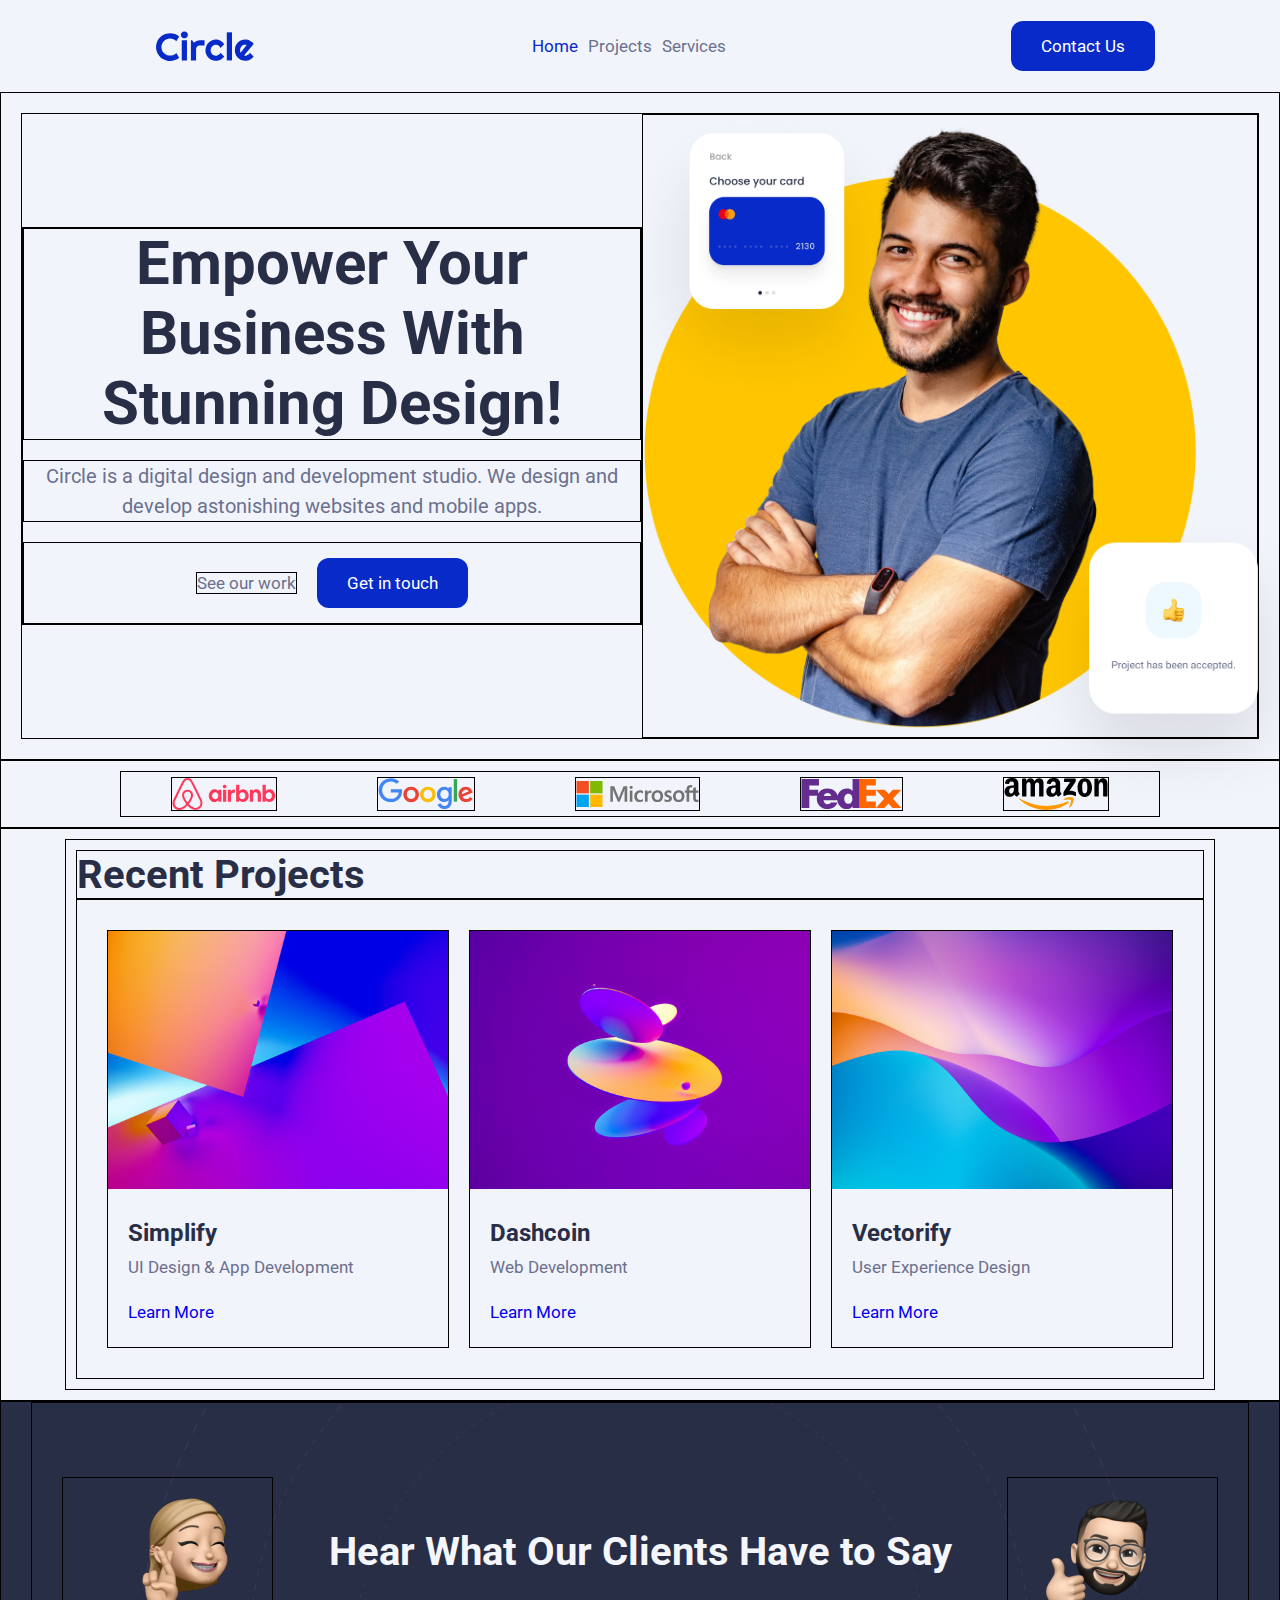
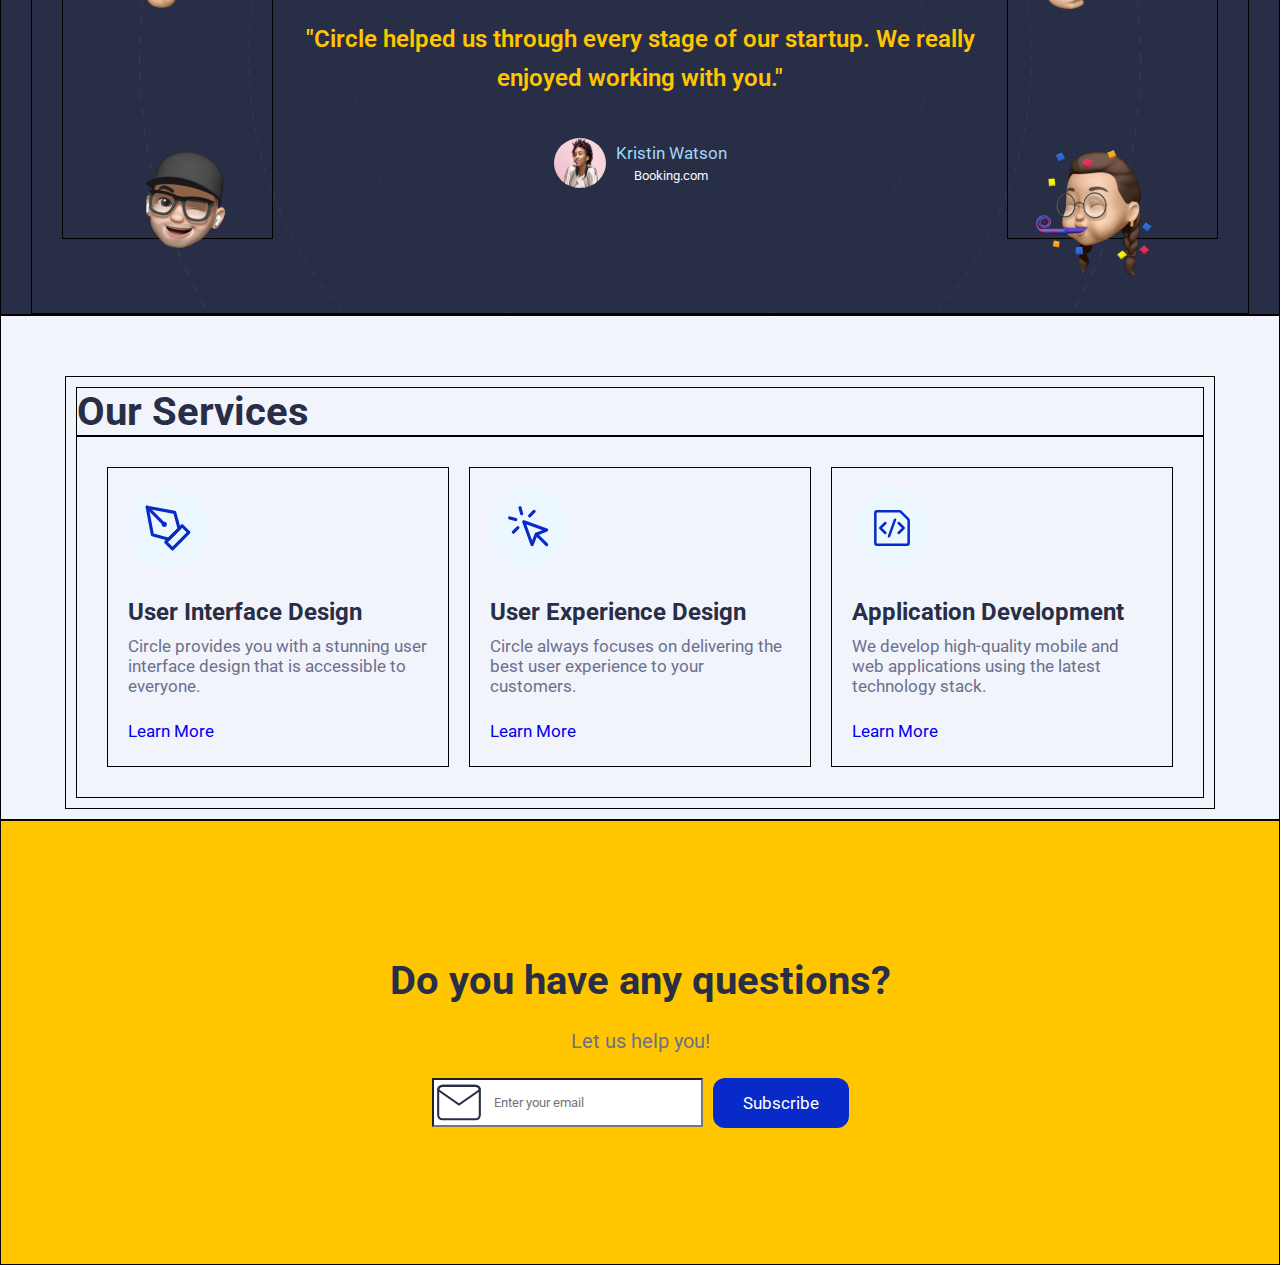
==== files/index.html @ 5e239a91 "newsletter done" ====
<!DOCTYPE html>
<html lang="en">
  <head>
    <meta charset="UTF-8" />
    <meta http-equiv="X-UA-Compatible" content="IE=edge" />
    <meta name="viewport" content="width=device-width, initial-scale=1.0" />
    <link rel="stylesheet" href="./style.css" />
    <title>Circle Agency</title>
  </head>
  <body>
    <header class="navSection">
      <div class="navContainerFlex">
        <img
          class="navBarLogo"
          src="../project-assets/logos/circle.svg"
          alt="Circle agency logo"
        />
        <nav class="navBar">
          <a id="nav1" href="home.html">Home</a>
          <a id="nav2" href="projects.html">Projects</a>
          <a id="nav3" href="services.html">Services</a>
        </nav>
      </div>
      <div class="navButtonFlex">
        <button class="navButton contactButton" href="contact.html">
          Contact Us
        </button>
      </div>
    </header>
    <section class="heroContent">
      <main class="heroContentFlex">
        <article class="heroContentLeft">
          <h1>Empower Your Business With Stunning Design!</h1>
          <p id="heroContentLeftText">
            Circle is a digital design and development studio. We design and
            develop astonishing websites and mobile apps.
          </p>
          <div class="heroContentBottomLeftText">
            <div id="workTextLink">
              <a href="work.html">See our work</a>
            </div>
            <div id="getInTouchBotton">
              <button>Get in touch</button>
            </div>
          </div>
        </article>
        <article class="heroContentRight">
          <img
            id="heroImg1"
            src="../project-assets/hero-section/hero-image.png"
            alt="Friendly guy smiling"
          />
          <img
            id="heroImg2"
            src="../project-assets/hero-section/card-1.png"
            alt="Credit card img"
          />
          <img
            id="heroImg3"
            src="../project-assets/hero-section/card-2.png"
            alt=""
          />
        </article>
      </main>
    </section>
    <section class="clientLogosSection">
      <article class="clientLogosFlex">
        <img
          id="clientImg1"
          src="../project-assets/logos/airbnb-logo.svg"
          alt="Airbnb logo"
        />
        <img
          id="clientImg2"
          src="../project-assets/logos/google-logo.svg"
          alt="Google logo"
        />
        <img
          id="clientImg3"
          src="../project-assets/logos/microsoft-logo.svg"
          alt="Microsoft logo"
        />
        <img
          id="clientImg4"
          src="../project-assets/logos/fedex-logo.svg"
          alt="FedEx logo"
        />
        <img
          id="clientImg5"
          src="../project-assets/logos/amazon-logo.svg"
          alt="Amazon logo"
        />
      </article>
    </section>
    <section class="projectsSection">
      <article class="projectsSectionFlex">
        <h2>Recent Projects</h2>
        <div class="projectCardsContainer">
          <div class="projectCard">
            <img
              id="projectImg1"
              src="../project-assets/projects-section/1.jpg"
              alt="Simplify project image"
            />
            <div class="projectCardTexts">
              <h3>Simplify</h3>
              <p>UI Design & App Development</p>
              <a href="#">Learn More</a>
            </div>
          </div>
          <div class="projectCard">
            <img
              id="projectImg2"
              src="../project-assets/projects-section/2.jpg"
              alt="Dashcoin project image"
            />
            <div class="projectCardTexts">
              <h3>Dashcoin</h3>
              <p>Web Development</p>
              <a href="#">Learn More</a>
            </div>
          </div>
          <div class="projectCard">
            <img
              id="projectImg3"
              src="../project-assets/projects-section/5.jpg"
              alt="Vectorify project image"
            />
            <div class="projectCardTexts">
              <h3>Vectorify</h3>
              <p>User Experience Design</p>
              <a href="#">Learn More</a>
            </div>
          </div>
        </div>
      </article>
    </section>
    <section class="clientReviewSection">
      <article class="clientReviewContainerFlex">
        <div class="memojiContainerLeft">
          <img
            id="memoji1"
            src="../project-assets/testimonial-section/memoji-1.png"
            alt="memoji1"
          />
          <img
            id="memoji2"
            src="../project-assets/testimonial-section/memoji-2.png"
            alt="memoji2"
          />
        </div>
        <div class="memojiContainerCenter">
          <h2>Hear What Our Clients Have to Say</h2>
          <p>
            "Circle helped us through every stage of our startup. We really
            enjoyed working with you."
          </p>
          <div class="clientInfoBox">
            <img
              id="clientPhoto"
              src="../project-assets/testimonial-section/profile.png"
              alt="Client Photo"
            />
            <div class="clientInfoText">
              <p id="clientName">Kristin Watson</p>
              <p id="clientWeb">Booking.com</p>
            </div>
          </div>
        </div>
        <div class="memojiContainerRight">
          <img
            id="memoji3"
            src="../project-assets/testimonial-section/memoji-3.png"
            alt="memoji3"
          />
          <img
            id="memoji4"
            src="../project-assets/testimonial-section/memoji-4.png"
            alt="memoji4"
          />
        </div>
      </article>
    </section>
    <section class="servicesSection">
      <article class="servicesSectionFlex">
        <h2>Our Services</h2>
        <div class="serviceCardsContainer">
          <div class="serviceCard">
            <div id="serviceImgContainer">
              <img
                id="serviceImg1"
                src="../project-assets/services-section/icons/1.svg"
                alt="UX Design image"
              />
            </div>
            <div class="serviceCardTexts">
              <h3>User Interface Design</h3>
              <p>
                Circle provides you with a stunning user interface design that
                is accessible to everyone.
              </p>
              <a href="#">Learn More</a>
            </div>
          </div>
          <div class="serviceCard">
            <div id="serviceImgContainer">
              <img
                id="serviceImg2"
                src="../project-assets/services-section/icons/2.svg"
                alt="Dashcoin project image"
              />
            </div>
            <div class="serviceCardTexts">
              <h3>User Experience Design</h3>
              <p>
                Circle always focuses on delivering the best user experience to
                your customers.
              </p>
              <a href="#">Learn More</a>
            </div>
          </div>
          <div class="serviceCard">
            <div id="serviceImgContainer">
              <img
                id="projectImg3"
                src="../project-assets/services-section/icons/3.svg"
                alt="Vectorify project image"
              />
            </div>
            <div class="serviceCardTexts">
              <h3>Application Development</h3>
              <p>
                We develop high-quality mobile and web applications using the
                latest technology stack.
              </p>
              <a href="#">Learn More</a>
            </div>
          </div>
        </div>
      </article>
    </section>
    <section class="contactSection">
      <article class="contactContainerFlex">
        <h2>Do you have any questions?</h2>
        <p>Let us help you!</p>
        <div class="inputWithButton">
          <form class="contactFormContainer">
            <input id="emailInput" type="email" placeholder="Enter your email" />
          </form>
          <button class="contactButton">Subscribe</button>
        </div>
      </article>
    </section>
    <script src="./index.js"></script>
  </body>
</html>
---- files/style.css ----
/* ALL */
@import url("https://fonts.googleapis.com/css2?family=Roboto:wght@400;700&display=swap");

* {
  margin: 0;
  padding: 0;
  font-family: "Roboto", sans-serif;
}

.navSection {
  display: flex;
  flex-direction: column;
  background-color: #f2f4fc;
  /* border: 1px solid black; */
}

.navContainerFlex {
  /* border: 1px solid black; */
  display: flex;
  align-items: center;
  justify-content: space-between;
  padding: 30px;
}

.navBarLogo {
  /*  border: 1px solid black; */
  width: 200px;
  display: flex;
  flex-shrink: 1;
}

.navBar {
  display: flex;
  justify-content: space-evenly;
}
#nav1,
#nav2,
#nav3 {
  /* border: 1px solid black; */
  text-decoration: none;
  color: #6b708d;
  font-size: 17px;
  margin-left: 5px;
  margin-right: 5px;
}

#nav1 {
  color: #072ac8;
}

.contactButton {
  background-color: #072ac8;
  color: white;
  max-height: 80px;
  width: auto;
  padding-top: 15px;
  padding-bottom: 15px;
  padding-left: 30px;
  padding-right: 30px;
  border: none;
  border-radius: 12px;
  font-size: 17px;
}

.navButtonFlex {
  display: flex;
  justify-content: center;
}
.navButton {
  align-items: center;
  justify-content: center;
}

@media (min-width: 770px) {
  .navSection {
    flex-direction: row;
    justify-content: space-around;
    align-items: center;
  }

  .navContainerFlex {
    width: 70%;
  }

  .navBar {
    justify-content: space-evenly;
  }

  .navBarLogo {
    flex-shrink: 0.5;
  }
}

@media (min-width: 1100px) {
  .navBar {
    justify-content: space-between;
  }
  .navContainerFlex {
    max-width: 45%;
  }
  .navBarLogo {
    max-width: 100px;
  }
}

/* HERO SECTION */
/*  HERO SECTION LEFT */

.heroContent {
  display: flex;
  flex-direction: column;
  justify-content: center;
  align-content: center;
  padding: 20px;
  border: 1px solid black;
  background-color: #f2f4fc;
}

.heroContentFlex {
  border: 1px solid black;
  display: flex;
  flex-direction: column;
  align-items: center;
  align-self: center;
  justify-content: space-between;
}

.heroContentLeft {
  border: 1px solid black;
  display: flex;
  flex-direction: column;
  justify-content: space-evenly;
  text-align: center;
}

.heroContentLeft h1 {
  font-size: 60px;
  line-height: 70px;
  color: #292e47;
  border: 1px solid black;
}

#heroContentLeftText {
  border: 1px solid black;
  line-height: 30px;
  text-align: center;
  font-size: 20px;
  margin-top: 20px;
  margin-bottom: 20px;
  color: #6b708d;
}

.heroContentBottomLeftText {
  display: flex;
  flex-direction: column;
  border: 1px solid black;
  padding: 5px;
}

#workTextLink {
  margin: 10px;
}
#getInTouchBotton {
  margin: 10px;
}

#getInTouchBotton button {
  background-color: #072ac8;
  color: white;
  max-height: 80px;
  width: auto;
  padding-top: 15px;
  padding-bottom: 15px;
  padding-left: 30px;
  padding-right: 30px;
  border: none;
  border-radius: 12px;
  font-size: 17px;
}

#workTextLink a {
  border: 1px solid black;
  text-decoration: none;
  color: #6b708d;
  font-size: 17px;
}

@media (min-width: 770px) {
  .heroContentBottomLeftText {
    display: flex;
    flex-direction: row;
    justify-content: center;
    align-items: center;
  }
  .heroContentLeft {
    justify-items: center;
  }
}

/*  HERO SECTION RIGHT */

.heroContentRight {
  border: 1px solid black;
  position: relative;
}

#heroImg1 {
  max-width: 100%;
  position: relative;
  justify-content: center;
}

#heroImg2 {
  max-width: 50%;
  position: absolute;
  top: -20px;
  left: -30px;
}

#heroImg3 {
  max-width: 50%;
  position: absolute;
  bottom: -80px;
  right: -70px;
}

@media (min-width: 770px) {
  .heroContentFlex {
    flex-direction: row;
    align-items: center;
    justify-content: center;
  }

  .heroContentLeft {
    max-width: 50%;
  }
  /* .heroContentRight {
    max-width: 40%;
  } */

  #heroImg1 {
    max-width: 90%;
  }
}

@media (max-width: 770px) {
  #heroImg2,
  #heroImg3 {
    display: none;
  }
}

/* CLIENT LOGOS */

.clientLogosSection {
  border: 1px solid black;
  display: flex;
  justify-content: center;
  padding: 10px;
  background-color: #f2f4fc;
}

.clientLogosFlex {
  border: 1px solid black;
  display: flex;
  justify-content: space-between;
  flex-wrap: wrap;
  max-width: 90%;
}

#clientImg1,
#clientImg2,
#clientImg3,
#clientImg4,
#clientImg5 {
  border: 1px solid black;
  margin: 5px 50px 5px 50px;
}

@media (max-width: 1175px) {
  #clientImg5 {
    display: none;
  }
}

/* PROJECTS SECTION */

.projectsSection {
  border: 1px solid black;
  display: flex;
  justify-content: center;
  padding: 10px;
  background-color: #f2f4fc;
}
.projectsSection h2 {
  border: 1px solid black;
  font-size: 40px;
  color: #292e47;
}
.projectsSectionFlex {
  border: 1px solid black;
  padding: 10px;
  display: flex;
  flex-direction: column;
}

.projectCardsContainer {
  border: 1px solid black;
  display: flex;
  flex-direction: row;
  align-items: flex-start;
  padding: 20px;
}

.projectCard {
  border: 1px solid black;
  max-width: 340px;
  display: flex;
  flex-direction: column;
  justify-content: space-around;
  margin: 10px;
}

#projectImg1 {
  max-width: 100%;
}

#projectImg2 {
  max-width: 100%;
}
#projectImg3 {
  max-width: 100%;
}

.projectCardTexts {
  padding: 20px;
  display: flex;
  flex-direction: column;
  justify-content: space-between;
}

.projectCardTexts,
h3 {
  font-size: 24px;
  color: #292e47;
}
.projectCardTexts,
p {
  font-size: 17px;
  color: #6b708d;
}
.projectCardTexts,
h3,
p {
  margin-top: 5px;
  margin-bottom: 5px;
}

.projectCardTexts a {
  text-decoration: none;
  font-size: 17px;
  padding-top: 20px;
}

@media (max-width: 770px) {
  .projectCardsContainer {
    flex-direction: column;
    align-items: flex-start;
  }
  .projectsSection h2 {
    text-align: center;
  }
}

/* CLIENT REVIEWS */

.clientReviewSection {
  border: 1px solid black;
  display: flex;
  justify-content: center;
  padding: 0px 30px;
  background-color: #292e47;
}

.clientReviewContainerFlex {
  display: flex;
  border: 1px solid black;
  background-image: url(../project-assets/testimonial-section/orbit.png);
  width: 100%;
  height: 450px;
  background-position: center;
  background-repeat: no-repeat;
  background-size: cover;
  align-items: center;
  padding: 30px;
  justify-content: center;
}

.memojiContainerLeft {
  border: 1px solid black;
  display: flex;
  flex-direction: column;
  position: relative;
  height: 80%;
  width: 25%;
}

.memojiContainerCenter {
  display: flex;
  flex-direction: column;
  text-align: center;
  justify-content: space-between;
  padding-left: 20px;
  padding-right: 20px;
  max-width: 70%;
}

.memojiContainerRight {
  display: flex;
  flex-direction: column;
  border: 1px solid black;
  display: flex;
  flex-direction: column;
  position: relative;
  height: 80%;
  width: 25%;
}

.memojiContainerCenter > h2 {
  color: #f4f6fc;
  font-size: 40px;
  line-height: 47px;
  margin-bottom: 40px;
}

.memojiContainerCenter > p {
  color: #ffc600;
  font-size: 24px;
  line-height: 39px;
  margin-bottom: 40px;
  font-weight: 600;
}

.clientInfoBox {
  display: flex;
  align-self: center;
}

#clientName {
  color: #a2d6f9;
  font-size: 17px;
}

#clientWeb {
  color: #f4f6fc;
  font-size: 13px;
}

#clientPhoto {
  border-radius: 50%;
  max-width: 52px;
  margin-right: 10px;
}

#memoji1 {
  position: absolute;
  max-width: 150px;
  left: 20%;
}
#memoji2 {
  position: absolute;
  max-width: 150px;
  top: 70%;
  left: 20%;
}
#memoji3 {
  position: absolute;
  max-width: 150px;
  right: 20%;
}
#memoji4 {
  position: absolute;
  max-width: 150px;
  top: 70%;
  right: 20%;
}

@media (max-width: 1000px) {
  .memojiContainerLeft,
  .memojiContainerRight {
    display: none;
  }
}

/* SERVICES */

.servicesSection {
  border: 1px solid black;
  display: flex;
  justify-content: center;
  padding: 10px;
  background-color: #f2f4fc;
}
.servicesSection h2 {
  border: 1px solid black;
  font-size: 40px;
  color: #292e47;
}
.servicesSectionFlex {
  border: 1px solid black;
  padding: 10px;
  display: flex;
  flex-direction: column;
  margin-top: 50px;
}

.serviceCardsContainer {
  border: 1px solid black;
  display: flex;
  flex-direction: row;
  align-items: flex-start;
  padding: 20px;
}

.serviceCard {
  border: 1px solid black;
  max-width: 340px;
  display: flex;
  flex-direction: column;
  justify-content: space-around;
  margin: 10px;
}

#serviceImgContainer {
  display: flex;
  justify-content: center;
  flex-direction: row;
  background-color: #ecf7ff;
  height: 80px;
  width: 80px;
  border-radius: 50%;
  margin-left: 20px;
  margin-top: 20px;
}
#serviceImg1 {
  display: flex;
  width: 50px;
}

#serviceImg2 {
  max-width: 100%;
  width: 50px;
}
#serviceImg3 {
  max-width: 100%;
  width: 50px;
}

.serviceCardTexts {
  padding: 20px;
  display: flex;
  flex-direction: column;
  justify-content: space-between;
}

.serviceCardTexts,
h3 {
  font-size: 24px;
  color: #292e47;
}
.serviceCardTexts,
p {
  font-size: 17px;
  color: #6b708d;
}
.serviceCardTexts,
h3,
p {
  margin-top: 5px;
  margin-bottom: 5px;
}

.serviceCardTexts a {
  text-decoration: none;
  font-size: 17px;
  padding-top: 20px;
}

@media (max-width: 770px) {
  .serviceCardsContainer {
    flex-direction: column;
    align-items: flex-start;
  }
  .servicesSection h2 {
    text-align: center;
  }
}

/* CONTACT SECTION */

.contactSection {
  border: 1px solid black;
  display: flex;
  justify-content: center;
  padding: 10px;
  background-color: #ffc600;
}

.contactContainerFlex {
  display: flex;
  flex-direction: column;
  gap: 20px;
  align-items: center;
  text-align: center;
  padding: 10%;
}

.contactContainerFlex > h2 {
  color: #292e47;
  font-size: 40px;
  font-weight: 700;
  line-height: 47px;
}

.contactContainerFlex > p {
  color: #6b708d;
  font-size: 20px;
}

.inputWithButton {
  display: flex;
  flex-direction: row;
  align-items: center;
  gap: 10px;
}

#emailInput {
  padding-top: 15px;
  padding-bottom: 15px;
  padding-left: 30px;
  padding-right: 30px;
  background-image: url(../project-assets/newsletter/icon/mail.svg);
  background-position: left;
  background-repeat: no-repeat;
  background-size: 50px;
  padding-left: 60px;
}
/* .contactButton {
  
  } */

  @media (max-width: 770px) {
    .inputWithButton {
        flex-direction: column;
    }
  }
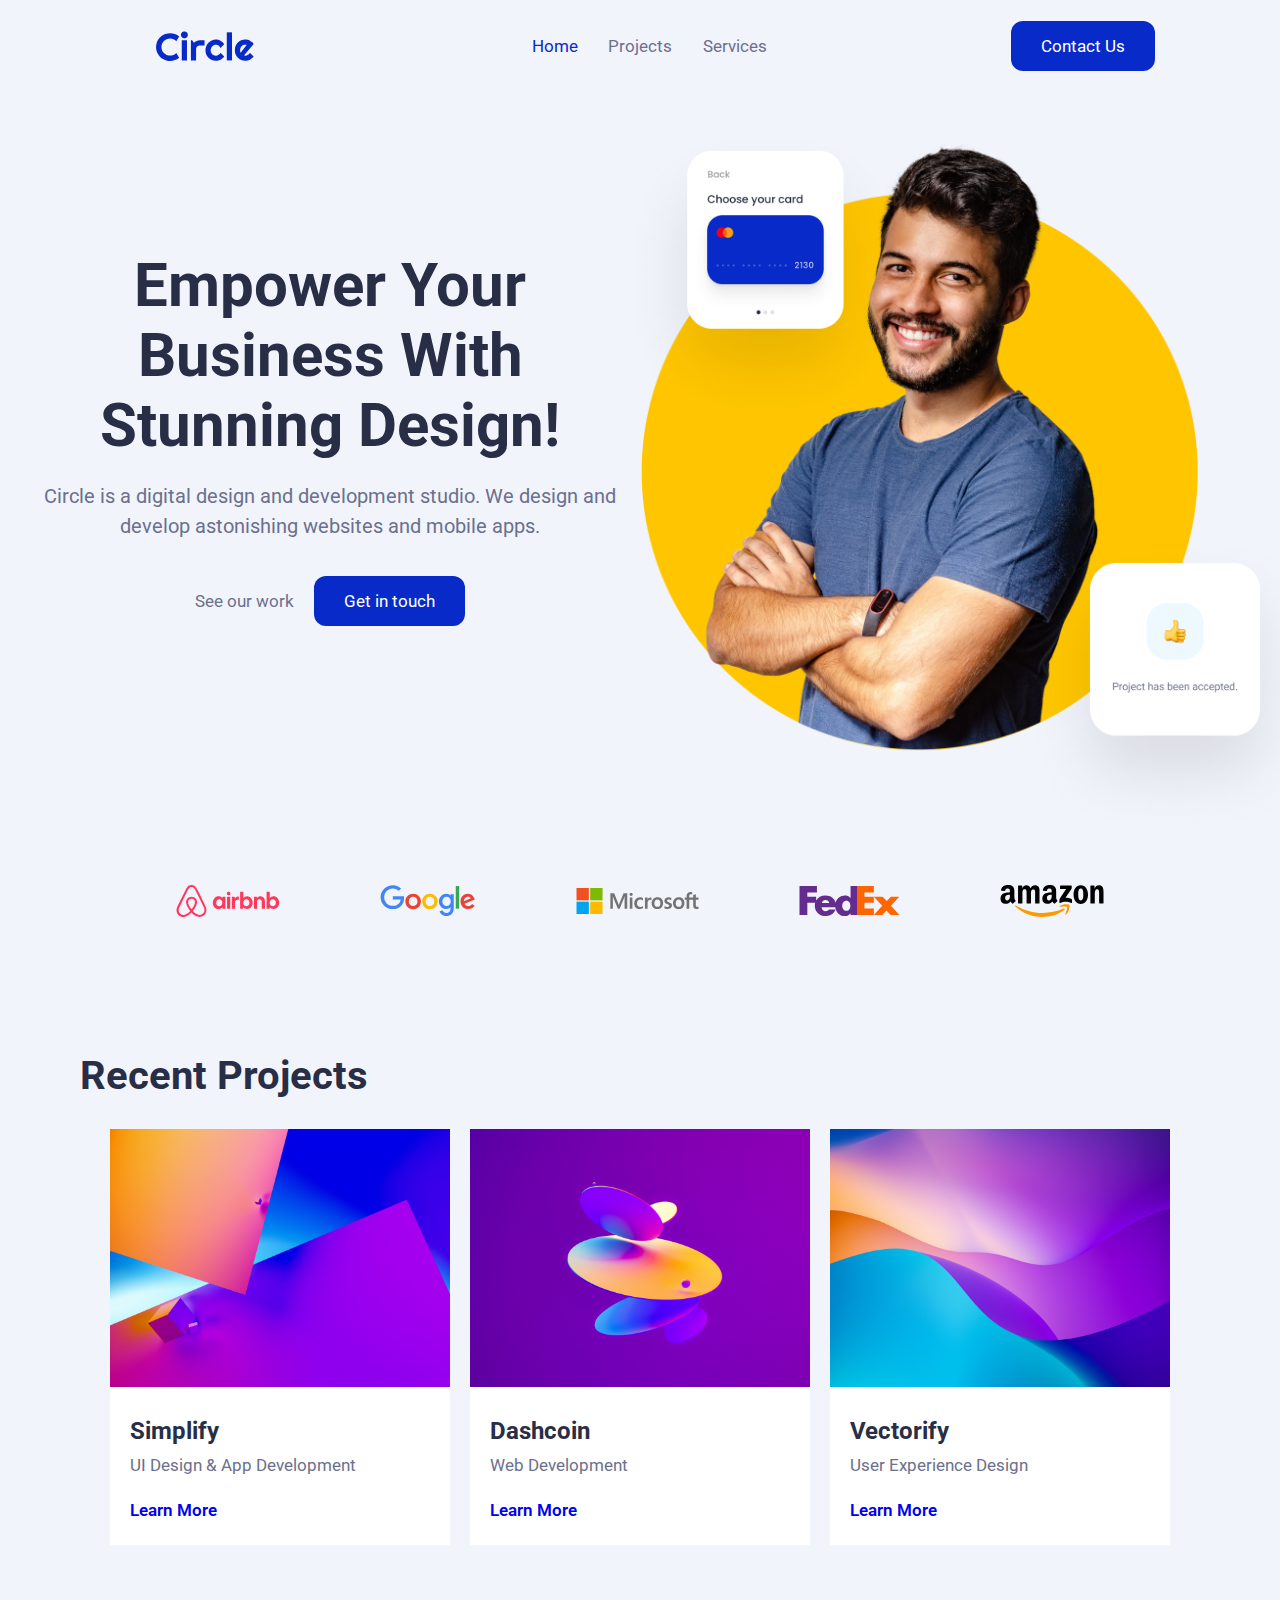
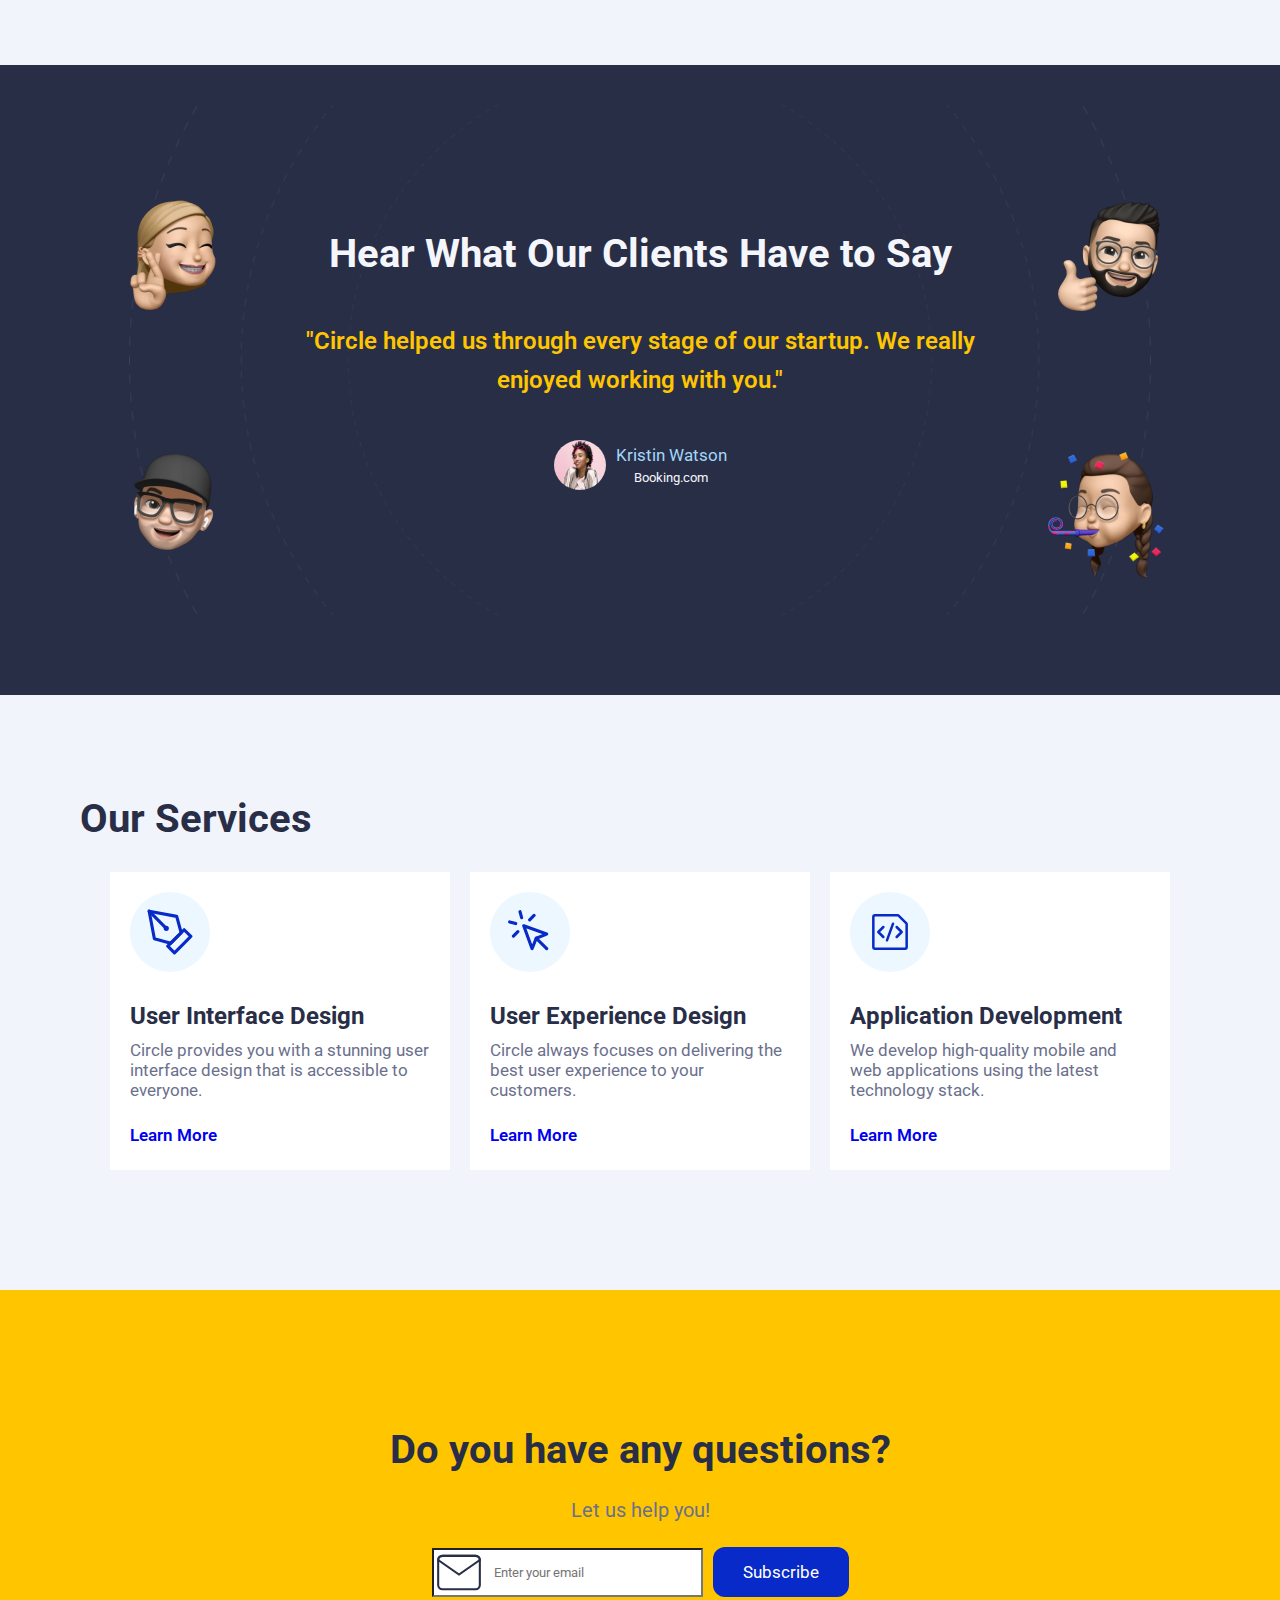
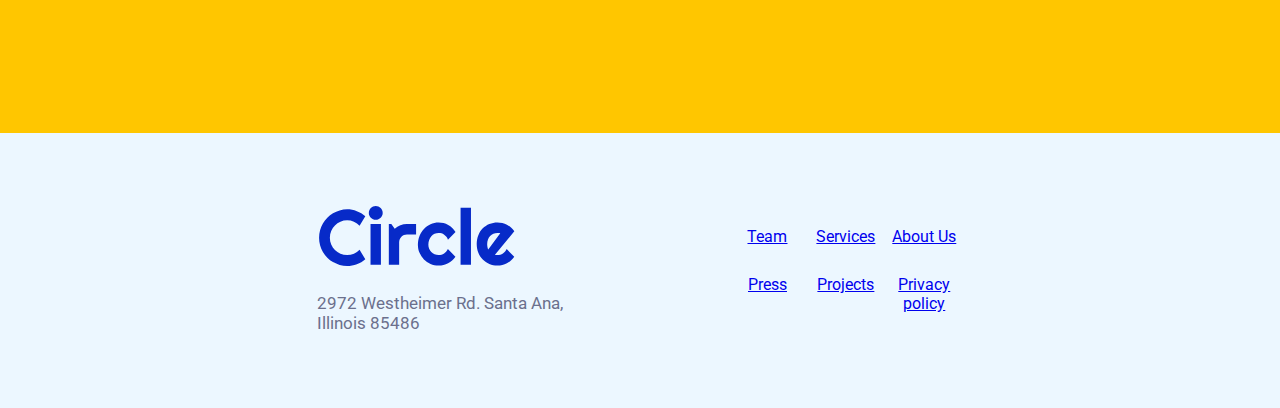
==== commit 7bcc95e1: "Footer done" ====
--- a/files/index.html
+++ b/files/index.html
@@ -245,13 +245,32 @@
         <p>Let us help you!</p>
         <div class="inputWithButton">
           <form class="contactFormContainer">
-            <input id="emailInput" type="email" placeholder="Enter your email" />
+            <input
+              id="emailInput"
+              type="email"
+              placeholder="Enter your email"
+            />
           </form>
           <button class="contactButton">Subscribe</button>
         </div>
       </article>
     </section>
+    <footer class="footerSection">
+      <article class="footerFlex">
+        <aside id="footerContainerLeft">
+          <img id="footerLogo" src="../project-assets/logos/circle.svg" alt="Circle Logo" />
+          <p>2972 Westheimer Rd. Santa Ana, Illinois 85486</p>
+        </aside>
+        <aside id="footerContainerRightGrid">
+          <a href="#">Team</a>
+          <a href="#">Services</a>
+          <a href="#">About Us</a>
+          <a href="#">Press</a>
+          <a href="#">Projects</a>
+          <a href="#">Privacy policy</a>
+        </aside>
+      </article>
+    </footer>
     <script src="./index.js"></script>
   </body>
 </html>
-
--- a/files/style.css
+++ b/files/style.css
@@ -11,11 +11,9 @@
   display: flex;
   flex-direction: column;
   background-color: #f2f4fc;
-  /* border: 1px solid black; */
 }
 
 .navContainerFlex {
-  /* border: 1px solid black; */
   display: flex;
   align-items: center;
   justify-content: space-between;
@@ -23,10 +21,7 @@
 }
 
 .navBarLogo {
-  /*  border: 1px solid black; */
   width: 200px;
-  display: flex;
-  flex-shrink: 1;
 }
 
 .navBar {
@@ -36,7 +31,6 @@
 #nav1,
 #nav2,
 #nav3 {
-  /* border: 1px solid black; */
   text-decoration: none;
   color: #6b708d;
   font-size: 17px;
@@ -84,6 +78,7 @@
 
   .navBar {
     justify-content: space-evenly;
+    gap: 10%;
   }
 
   .navBarLogo {
@@ -111,13 +106,12 @@
   flex-direction: column;
   justify-content: center;
   align-content: center;
-  padding: 20px;
-  border: 1px solid black;
+  padding: 40px 20px 80px 20px;
+
   background-color: #f2f4fc;
 }
 
 .heroContentFlex {
-  border: 1px solid black;
   display: flex;
   flex-direction: column;
   align-items: center;
@@ -126,7 +120,6 @@
 }
 
 .heroContentLeft {
-  border: 1px solid black;
   display: flex;
   flex-direction: column;
   justify-content: space-evenly;
@@ -137,11 +130,9 @@
   font-size: 60px;
   line-height: 70px;
   color: #292e47;
-  border: 1px solid black;
 }
 
 #heroContentLeftText {
-  border: 1px solid black;
   line-height: 30px;
   text-align: center;
   font-size: 20px;
@@ -153,7 +144,7 @@
 .heroContentBottomLeftText {
   display: flex;
   flex-direction: column;
-  border: 1px solid black;
+
   padding: 5px;
 }
 
@@ -179,7 +170,6 @@
 }
 
 #workTextLink a {
-  border: 1px solid black;
   text-decoration: none;
   color: #6b708d;
   font-size: 17px;
@@ -200,7 +190,6 @@
 /*  HERO SECTION RIGHT */
 
 .heroContentRight {
-  border: 1px solid black;
   position: relative;
 }
 
@@ -253,15 +242,13 @@
 /* CLIENT LOGOS */
 
 .clientLogosSection {
-  border: 1px solid black;
-  display: flex;
-  justify-content: center;
-  padding: 10px;
+  display: flex;
+  justify-content: center;
+  padding: 40px 20px 80px 20px;
   background-color: #f2f4fc;
 }
 
 .clientLogosFlex {
-  border: 1px solid black;
   display: flex;
   justify-content: space-between;
   flex-wrap: wrap;
@@ -273,7 +260,6 @@
 #clientImg3,
 #clientImg4,
 #clientImg5 {
-  border: 1px solid black;
   margin: 5px 50px 5px 50px;
 }
 
@@ -286,26 +272,22 @@
 /* PROJECTS SECTION */
 
 .projectsSection {
-  border: 1px solid black;
-  display: flex;
-  justify-content: center;
-  padding: 10px;
+  display: flex;
+  justify-content: center;
+  padding: 40px 20px 80px 20px;
   background-color: #f2f4fc;
 }
 .projectsSection h2 {
-  border: 1px solid black;
   font-size: 40px;
   color: #292e47;
 }
 .projectsSectionFlex {
-  border: 1px solid black;
   padding: 10px;
   display: flex;
   flex-direction: column;
 }
 
 .projectCardsContainer {
-  border: 1px solid black;
   display: flex;
   flex-direction: row;
   align-items: flex-start;
@@ -313,12 +295,12 @@
 }
 
 .projectCard {
-  border: 1px solid black;
   max-width: 340px;
   display: flex;
   flex-direction: column;
   justify-content: space-around;
   margin: 10px;
+  background-color: #ffffff;
 }
 
 #projectImg1 {
@@ -360,6 +342,7 @@
   text-decoration: none;
   font-size: 17px;
   padding-top: 20px;
+  font-weight: 600;
 }
 
 @media (max-width: 770px) {
@@ -375,16 +358,15 @@
 /* CLIENT REVIEWS */
 
 .clientReviewSection {
-  border: 1px solid black;
-  display: flex;
-  justify-content: center;
-  padding: 0px 30px;
+  display: flex;
+  justify-content: center;
+  padding: 40px 20px 80px 20px;
   background-color: #292e47;
 }
 
 .clientReviewContainerFlex {
   display: flex;
-  border: 1px solid black;
+
   background-image: url(../project-assets/testimonial-section/orbit.png);
   width: 100%;
   height: 450px;
@@ -397,7 +379,6 @@
 }
 
 .memojiContainerLeft {
-  border: 1px solid black;
   display: flex;
   flex-direction: column;
   position: relative;
@@ -418,7 +399,7 @@
 .memojiContainerRight {
   display: flex;
   flex-direction: column;
-  border: 1px solid black;
+
   display: flex;
   flex-direction: column;
   position: relative;
@@ -495,19 +476,16 @@
 /* SERVICES */
 
 .servicesSection {
-  border: 1px solid black;
-  display: flex;
-  justify-content: center;
-  padding: 10px;
+  display: flex;
+  justify-content: center;
+  padding: 40px 20px 80px 20px;
   background-color: #f2f4fc;
 }
 .servicesSection h2 {
-  border: 1px solid black;
   font-size: 40px;
   color: #292e47;
 }
 .servicesSectionFlex {
-  border: 1px solid black;
   padding: 10px;
   display: flex;
   flex-direction: column;
@@ -515,7 +493,6 @@
 }
 
 .serviceCardsContainer {
-  border: 1px solid black;
   display: flex;
   flex-direction: row;
   align-items: flex-start;
@@ -523,12 +500,12 @@
 }
 
 .serviceCard {
-  border: 1px solid black;
   max-width: 340px;
   display: flex;
   flex-direction: column;
   justify-content: space-around;
   margin: 10px;
+  background-color: #ffffff;
 }
 
 #serviceImgContainer {
@@ -584,6 +561,7 @@
   text-decoration: none;
   font-size: 17px;
   padding-top: 20px;
+  font-weight: 600;
 }
 
 @media (max-width: 770px) {
@@ -599,7 +577,6 @@
 /* CONTACT SECTION */
 
 .contactSection {
-  border: 1px solid black;
   display: flex;
   justify-content: center;
   padding: 10px;
@@ -649,8 +626,61 @@
   
   } */
 
-  @media (max-width: 770px) {
-    .inputWithButton {
-        flex-direction: column;
-    }
-  }+@media (max-width: 770px) {
+  .inputWithButton {
+    flex-direction: column;
+  }
+}
+
+/* FOOTER */
+
+.footerSection {
+  padding: 50px 20px 50px 20px;
+  display: flex;
+  justify-content: center;
+  background-color: #ecf7ff;
+}
+
+.footerFlex {
+  display: flex;
+  flex-direction: column;
+  align-items: center;
+  gap: 40px;
+  padding: 20px;
+}
+
+#footerContainerLeft {
+  display: flex;
+  flex-direction: column;
+  align-items: center;
+  gap: 20px;
+}
+
+#footerLogo {
+  width: 200px;
+}
+
+#footerContainerLeft > p {
+  font-size: 17px;
+  color: #6b708d;
+}
+
+#footerContainerRightGrid {
+  display: grid;
+  text-align: center;
+  grid-template-columns: 1fr 1fr 1fr;
+  grid-template-rows: 1fr 1fr;
+  row-gap: 10px;
+}
+
+@media (min-width: 900px) {
+  .footerFlex {
+    flex-direction: row;
+    justify-content: center;
+    gap: 20%;
+  }
+  #footerContainerLeft {
+      display: flex;
+      align-items: flex-start;
+  }
+}
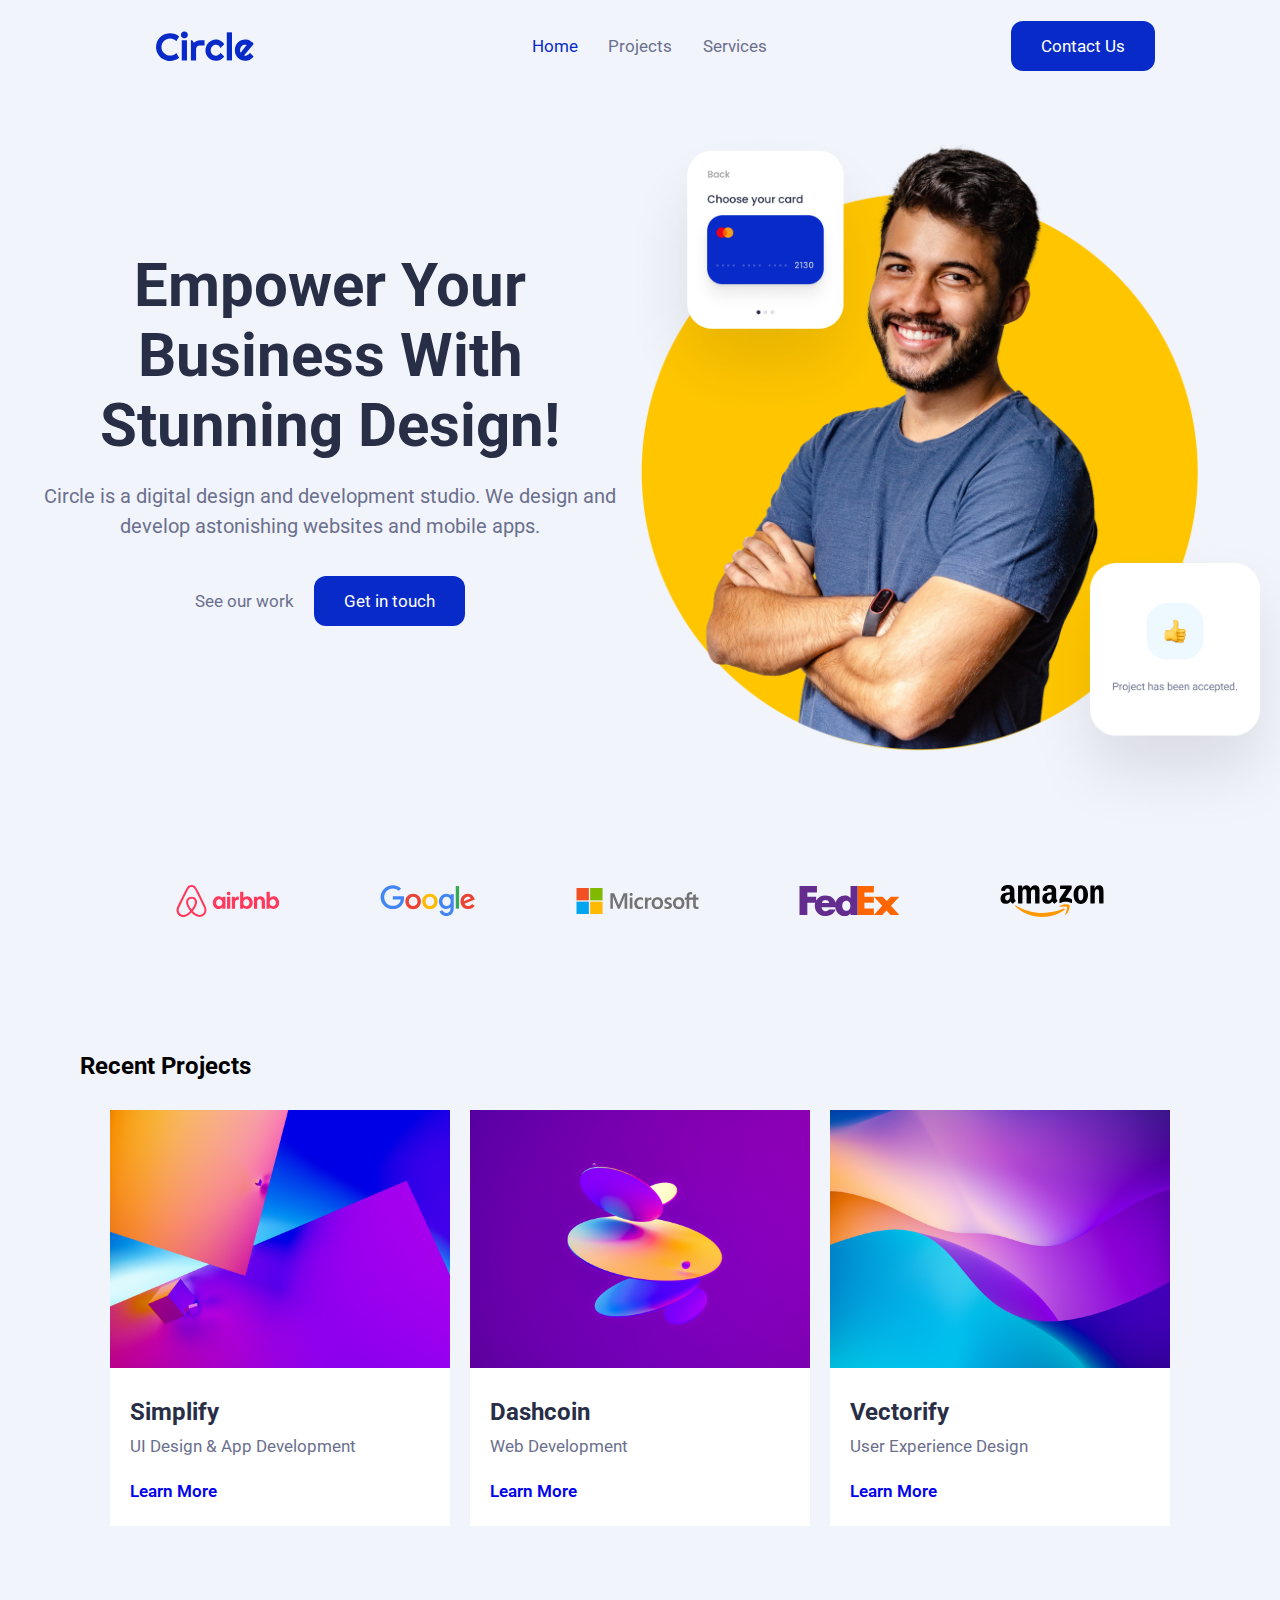
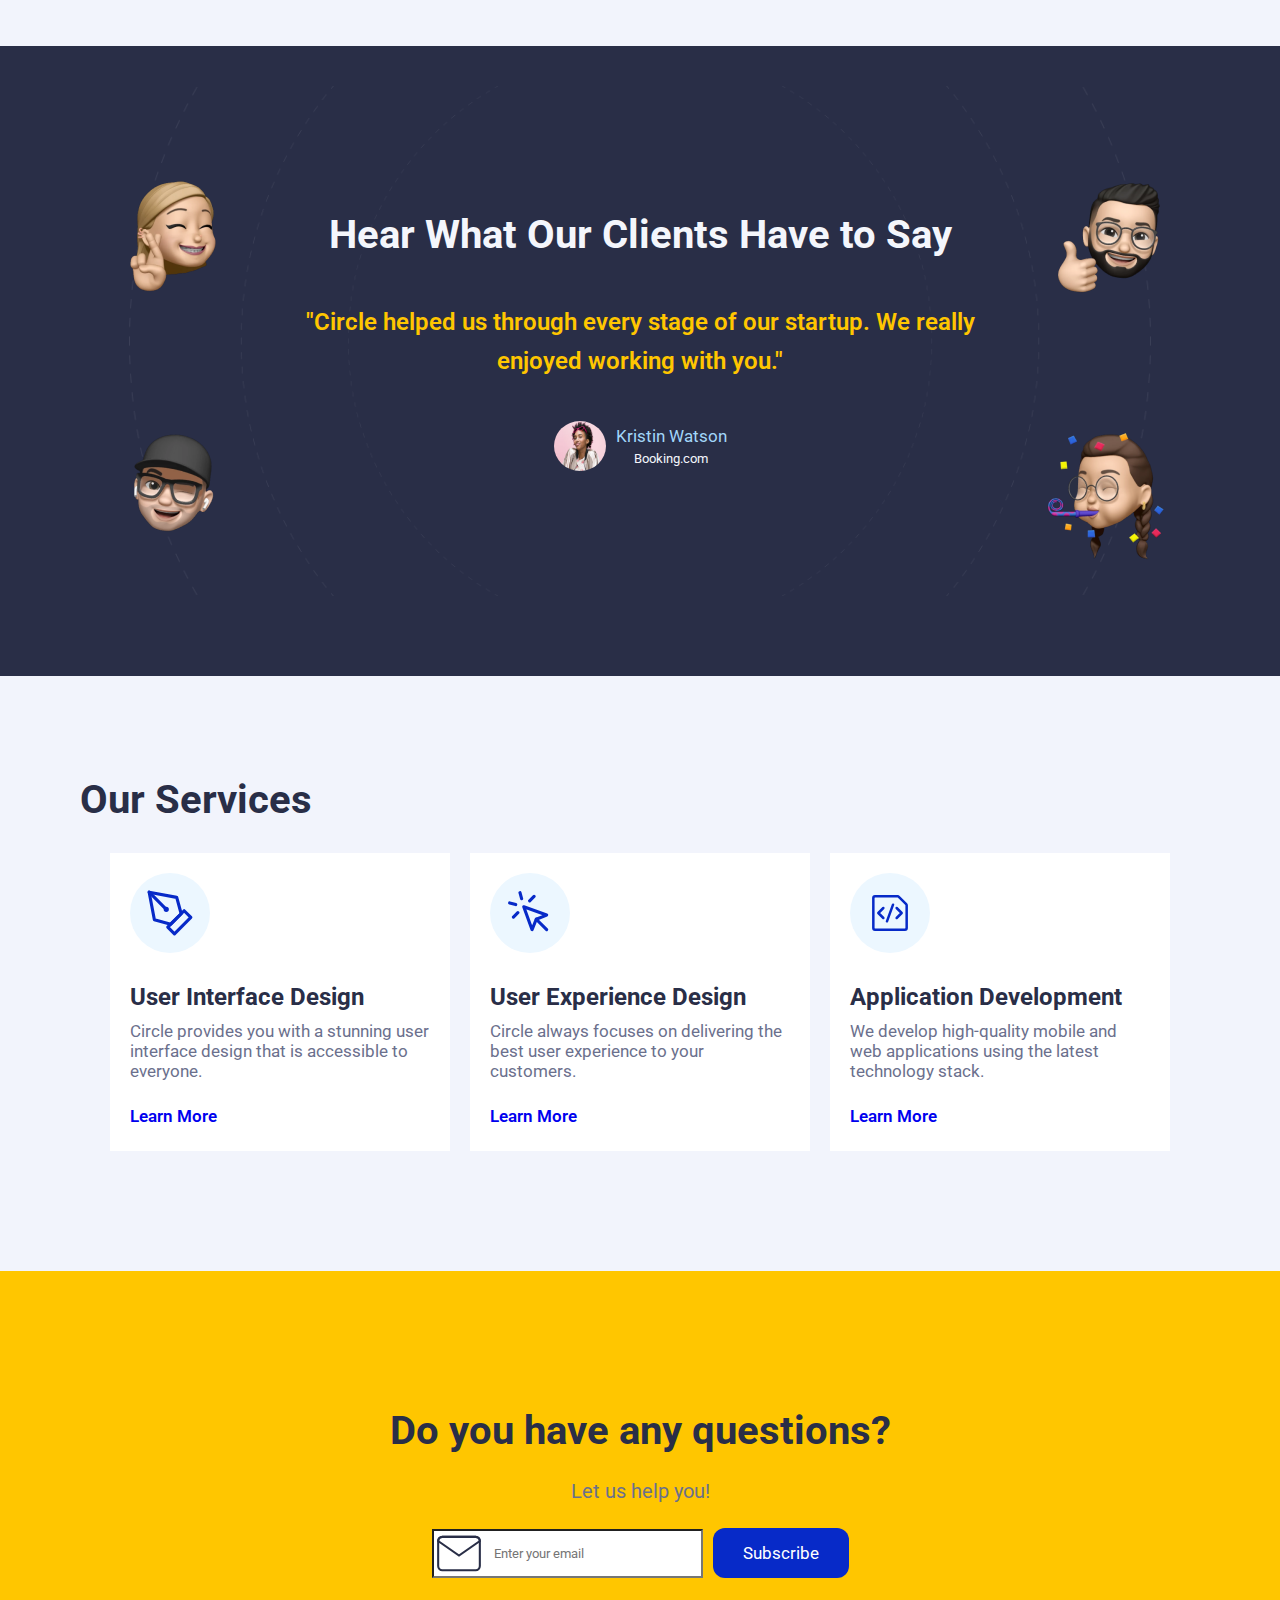
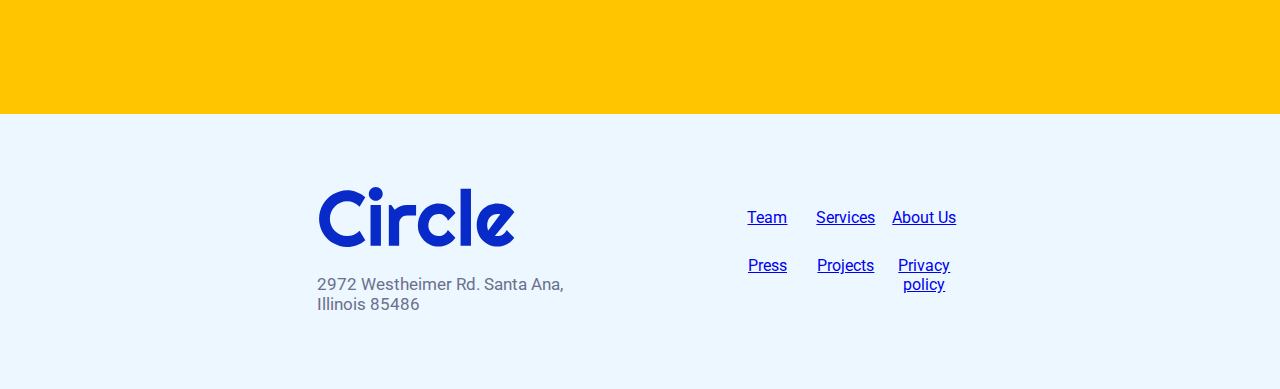
==== commit d7e060e7: "responsive done" ====
--- a/files/index.html
+++ b/files/index.html
@@ -16,13 +16,13 @@
           alt="Circle agency logo"
         />
         <nav class="navBar">
-          <a id="nav1" href="home.html">Home</a>
-          <a id="nav2" href="projects.html">Projects</a>
-          <a id="nav3" href="services.html">Services</a>
+          <a id="nav1" href="index.html">Home</a>
+          <a id="nav2" href="#projectsSection">Projects</a>
+          <a id="nav3" href="#servicesSection">Services</a>
         </nav>
       </div>
       <div class="navButtonFlex">
-        <button class="navButton contactButton" href="contact.html">
+        <button class="navButton contactButton" onclick="window.location.href='contactForm.html'">
           Contact Us
         </button>
       </div>
@@ -40,7 +40,7 @@
               <a href="work.html">See our work</a>
             </div>
             <div id="getInTouchBotton">
-              <button>Get in touch</button>
+              <button type="button" onclick="window.location.href='contactForm.html'">Get in touch</button>
             </div>
           </div>
         </article>
@@ -92,7 +92,7 @@
         />
       </article>
     </section>
-    <section class="projectsSection">
+    <section id="projectsSection">
       <article class="projectsSectionFlex">
         <h2>Recent Projects</h2>
         <div class="projectCardsContainer">
@@ -181,7 +181,7 @@
         </div>
       </article>
     </section>
-    <section class="servicesSection">
+    <section id="servicesSection">
       <article class="servicesSectionFlex">
         <h2>Our Services</h2>
         <div class="serviceCardsContainer">
--- a/files/style.css
+++ b/files/style.css
@@ -56,6 +56,10 @@
   font-size: 17px;
 }
 
+.contactButton:hover {
+  cursor: pointer;
+}
+
 .navButtonFlex {
   display: flex;
   justify-content: center;
@@ -65,41 +69,8 @@
   justify-content: center;
 }
 
-@media (min-width: 770px) {
-  .navSection {
-    flex-direction: row;
-    justify-content: space-around;
-    align-items: center;
-  }
-
-  .navContainerFlex {
-    width: 70%;
-  }
-
-  .navBar {
-    justify-content: space-evenly;
-    gap: 10%;
-  }
-
-  .navBarLogo {
-    flex-shrink: 0.5;
-  }
-}
-
-@media (min-width: 1100px) {
-  .navBar {
-    justify-content: space-between;
-  }
-  .navContainerFlex {
-    max-width: 45%;
-  }
-  .navBarLogo {
-    max-width: 100px;
-  }
-}
 
 /* HERO SECTION */
-/*  HERO SECTION LEFT */
 
 .heroContent {
   display: flex;
@@ -155,6 +126,9 @@
   margin: 10px;
 }
 
+#getInTouchBotton > button:hover {
+ cursor: pointer;
+}
 #getInTouchBotton button {
   background-color: #072ac8;
   color: white;
@@ -175,19 +149,6 @@
   font-size: 17px;
 }
 
-@media (min-width: 770px) {
-  .heroContentBottomLeftText {
-    display: flex;
-    flex-direction: row;
-    justify-content: center;
-    align-items: center;
-  }
-  .heroContentLeft {
-    justify-items: center;
-  }
-}
-
-/*  HERO SECTION RIGHT */
 
 .heroContentRight {
   position: relative;
@@ -213,31 +174,7 @@
   right: -70px;
 }
 
-@media (min-width: 770px) {
-  .heroContentFlex {
-    flex-direction: row;
-    align-items: center;
-    justify-content: center;
-  }
-
-  .heroContentLeft {
-    max-width: 50%;
-  }
-  /* .heroContentRight {
-    max-width: 40%;
-  } */
-
-  #heroImg1 {
-    max-width: 90%;
-  }
-}
-
-@media (max-width: 770px) {
-  #heroImg2,
-  #heroImg3 {
-    display: none;
-  }
-}
+
 
 /* CLIENT LOGOS */
 
@@ -263,15 +200,11 @@
   margin: 5px 50px 5px 50px;
 }
 
-@media (max-width: 1175px) {
-  #clientImg5 {
-    display: none;
-  }
-}
+
 
 /* PROJECTS SECTION */
 
-.projectsSection {
+#projectsSection {
   display: flex;
   justify-content: center;
   padding: 40px 20px 80px 20px;
@@ -345,15 +278,7 @@
   font-weight: 600;
 }
 
-@media (max-width: 770px) {
-  .projectCardsContainer {
-    flex-direction: column;
-    align-items: flex-start;
-  }
-  .projectsSection h2 {
-    text-align: center;
-  }
-}
+
 
 /* CLIENT REVIEWS */
 
@@ -466,22 +391,17 @@
   right: 20%;
 }
 
-@media (max-width: 1000px) {
-  .memojiContainerLeft,
-  .memojiContainerRight {
-    display: none;
-  }
-}
+
 
 /* SERVICES */
 
-.servicesSection {
+#servicesSection {
   display: flex;
   justify-content: center;
   padding: 40px 20px 80px 20px;
   background-color: #f2f4fc;
 }
-.servicesSection h2 {
+#servicesSection h2 {
   font-size: 40px;
   color: #292e47;
 }
@@ -564,15 +484,7 @@
   font-weight: 600;
 }
 
-@media (max-width: 770px) {
-  .serviceCardsContainer {
-    flex-direction: column;
-    align-items: flex-start;
-  }
-  .servicesSection h2 {
-    text-align: center;
-  }
-}
+
 
 /* CONTACT SECTION */
 
@@ -622,15 +534,7 @@
   background-size: 50px;
   padding-left: 60px;
 }
-/* .contactButton {
-  
-  } */
-
-@media (max-width: 770px) {
-  .inputWithButton {
-    flex-direction: column;
-  }
-}
+
 
 /* FOOTER */
 
@@ -673,6 +577,135 @@
   row-gap: 10px;
 }
 
+
+
+
+/* RESPONSIVE */
+
+/* NAVBAR */
+
+@media (min-width: 770px) {
+  .navSection {
+    flex-direction: row;
+    justify-content: space-around;
+    align-items: center;
+  }
+
+  .navContainerFlex {
+    width: 70%;
+  }
+
+  .navBar {
+    justify-content: space-evenly;
+    gap: 10%;
+  }
+
+  .navBarLogo {
+    flex-shrink: 0.5;
+  }
+}
+
+@media (min-width: 1100px) {
+  .navBar {
+    justify-content: space-between;
+  }
+  .navContainerFlex {
+    max-width: 45%;
+  }
+  .navBarLogo {
+    max-width: 100px;
+  }
+}
+
+/* HERO */
+
+@media (min-width: 770px) {
+  .heroContentBottomLeftText {
+    display: flex;
+    flex-direction: row;
+    justify-content: center;
+    align-items: center;
+  }
+  .heroContentLeft {
+    justify-items: center;
+  }
+}
+
+@media (min-width: 770px) {
+  .heroContentFlex {
+    flex-direction: row;
+    align-items: center;
+    justify-content: center;
+  }
+
+  .heroContentLeft {
+    max-width: 50%;
+  }
+
+
+  #heroImg1 {
+    max-width: 90%;
+  }
+}
+
+@media (max-width: 770px) {
+  #heroImg2,
+  #heroImg3 {
+    display: none;
+  }
+}
+
+/* CLIENT LOGOS */
+
+@media (max-width: 1175px) {
+  #clientImg5 {
+    display: none;
+  }
+}
+
+/* PROJECTS */
+
+@media (max-width: 770px) {
+  .projectCardsContainer {
+    flex-direction: column;
+    align-items: flex-start;
+  }
+  #projectsSection h2 {
+    text-align: center;
+  }
+}
+
+/* CLIENT REVIEWS */
+
+@media (max-width: 1000px) {
+  .memojiContainerLeft,
+  .memojiContainerRight {
+    display: none;
+  }
+}
+
+/* SERVICES */
+
+@media (max-width: 770px) {
+  .serviceCardsContainer {
+    flex-direction: column;
+    align-items: flex-start;
+  }
+  #servicesSection h2 {
+    text-align: center;
+  }
+}
+
+/* CONTACT */
+
+@media (max-width: 770px) {
+  .inputWithButton {
+    flex-direction: column;
+  }
+}
+
+/* FOOTER */
+
 @media (min-width: 900px) {
   .footerFlex {
     flex-direction: row;
@@ -683,4 +716,4 @@
       display: flex;
       align-items: flex-start;
   }
-}
+}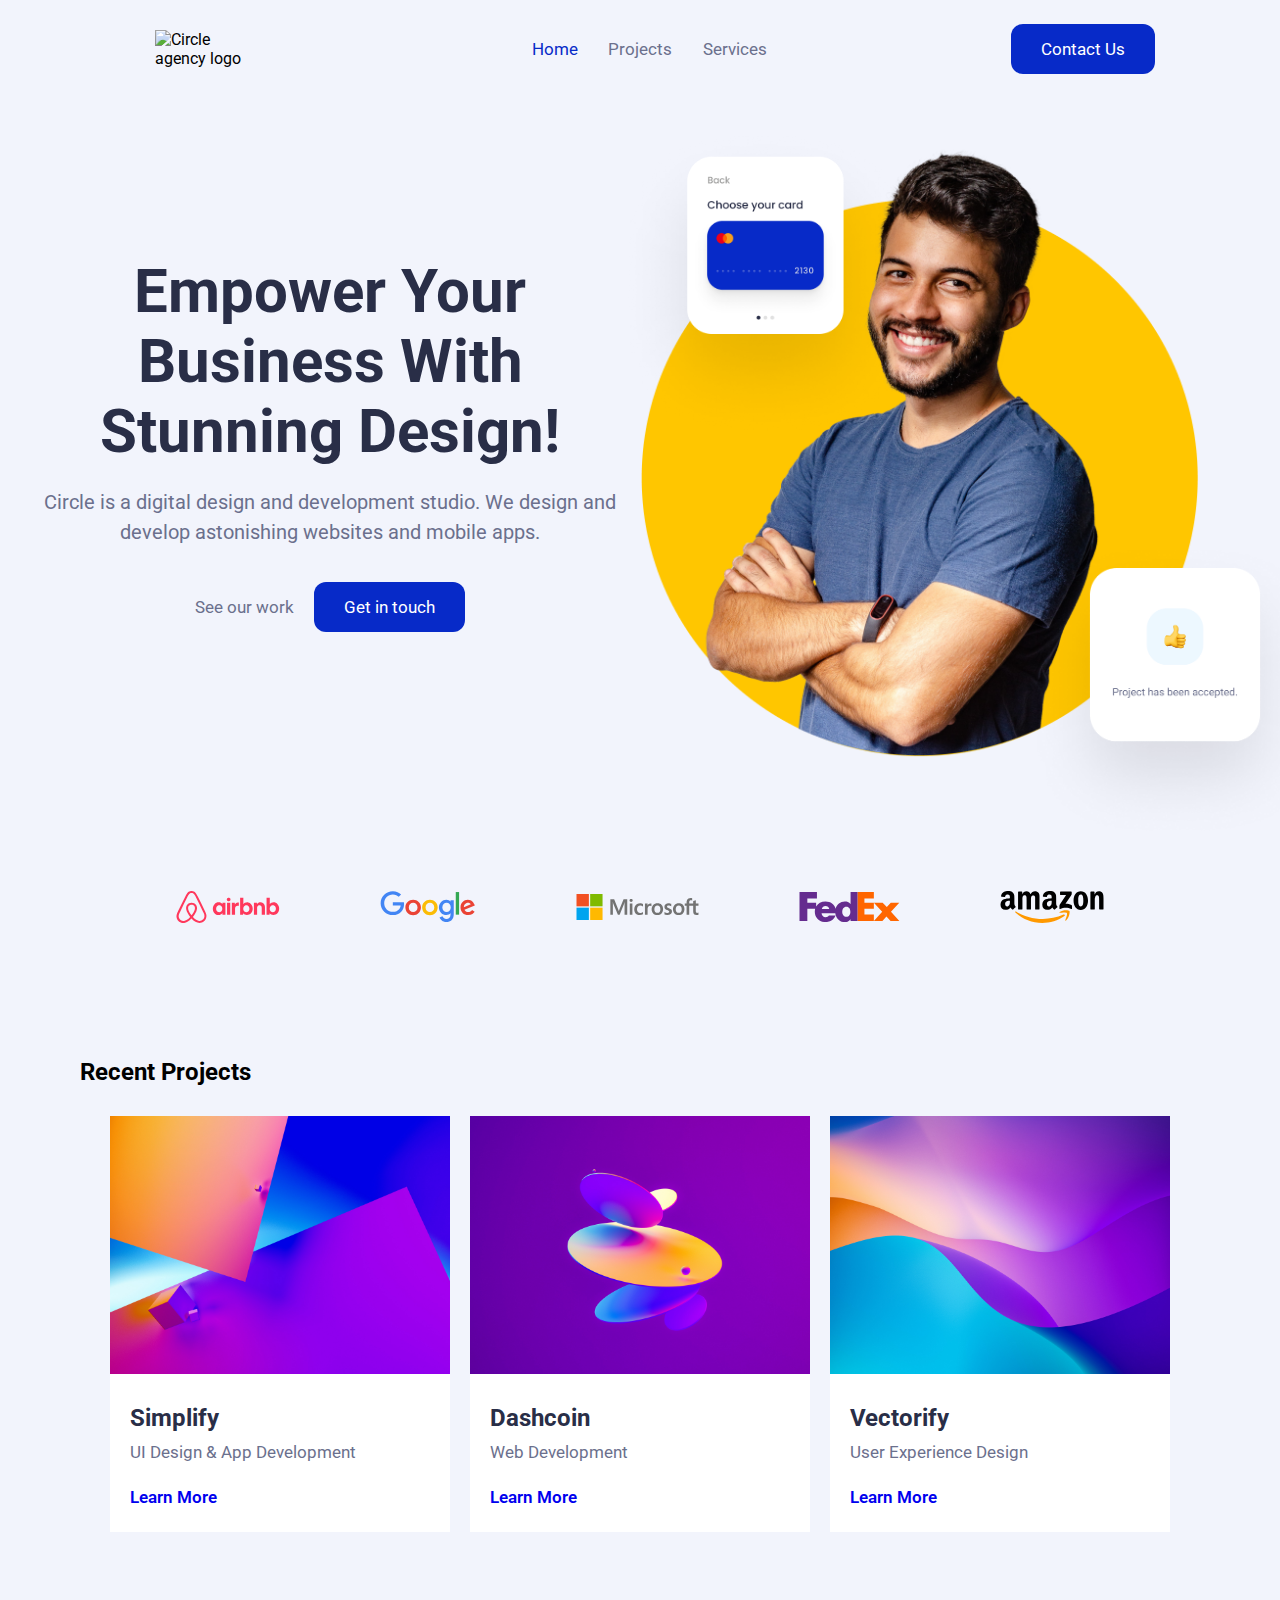
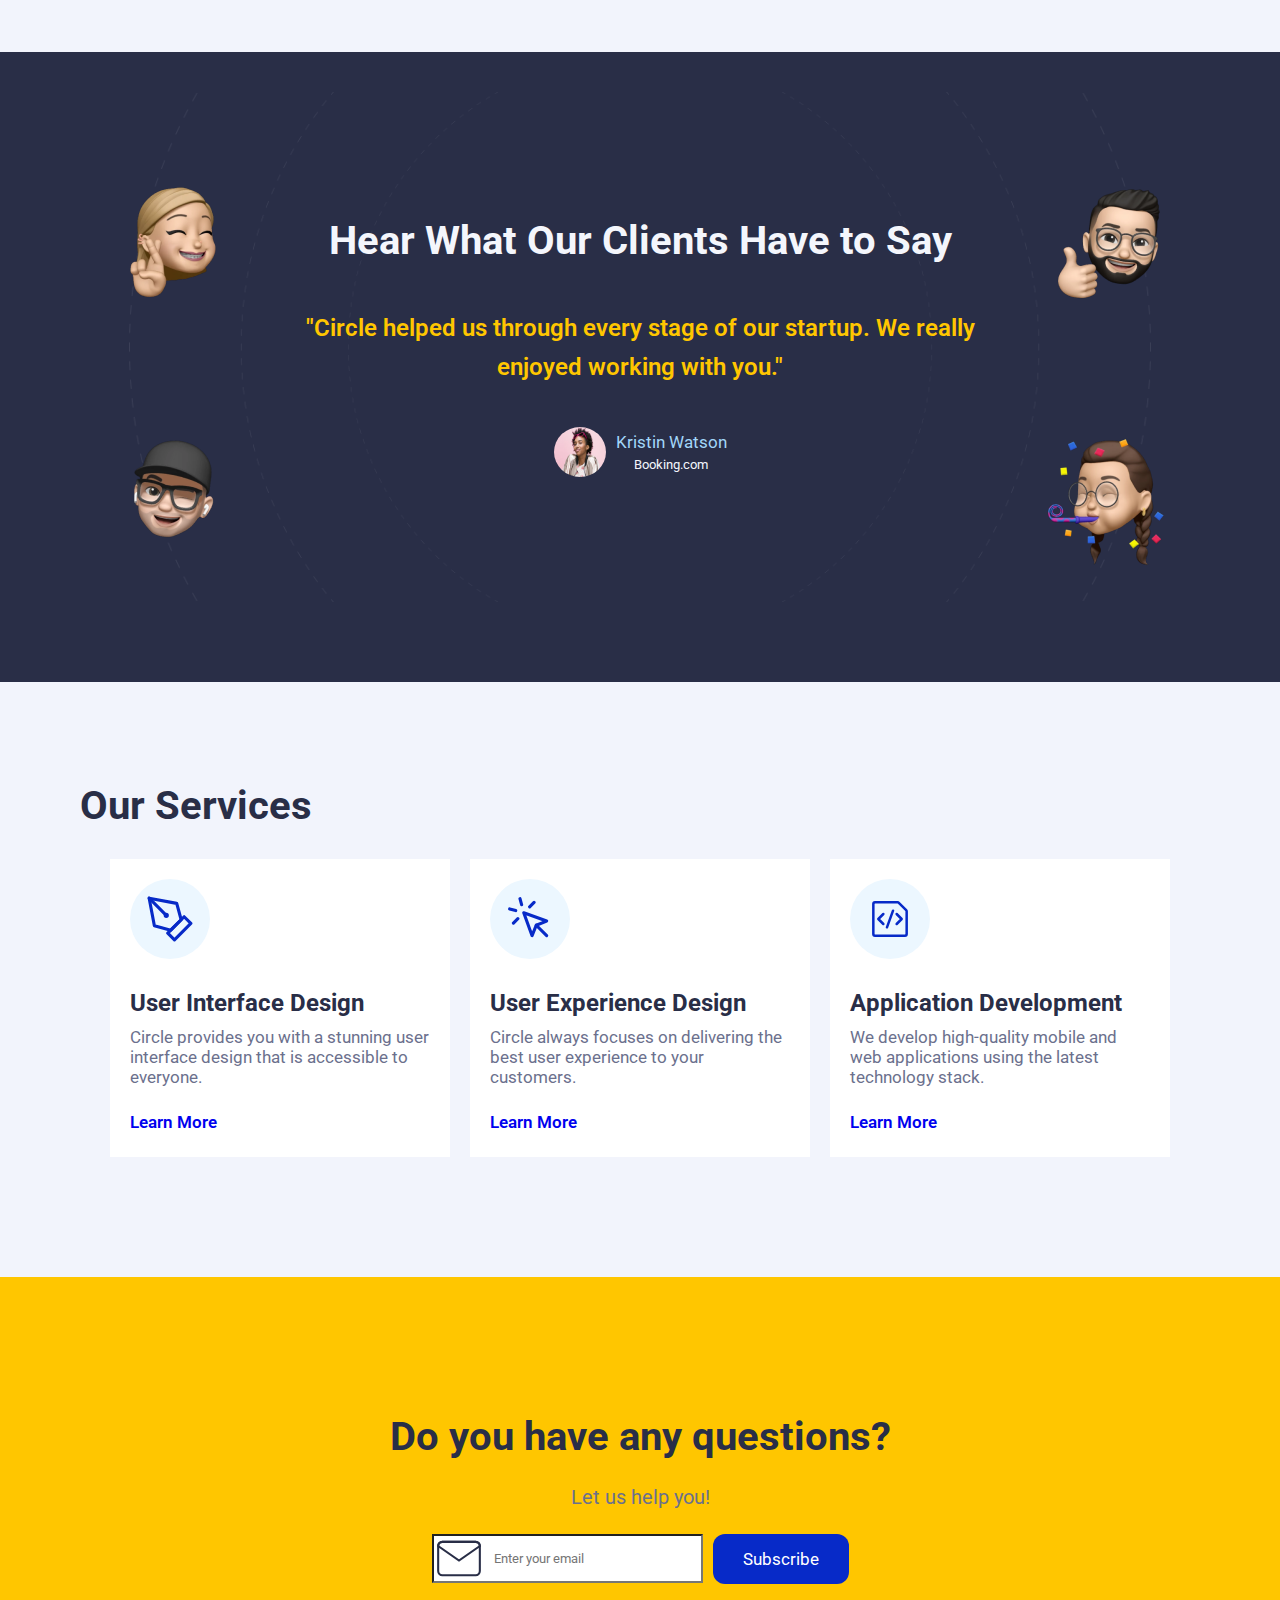
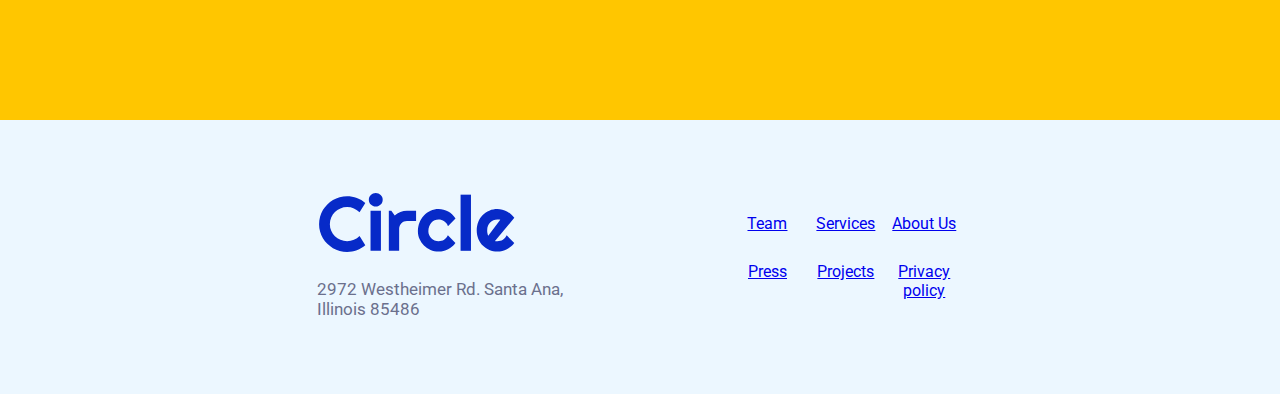
==== commit a8a3ad8b: "change one route" ====
--- a/files/index.html
+++ b/files/index.html
@@ -12,7 +12,7 @@
       <div class="navContainerFlex">
         <img
           class="navBarLogo"
-          src="../project-assets/logos/circle.svg"
+          src="project-assets/logos/circle.svg"
           alt="Circle agency logo"
         />
         <nav class="navBar">
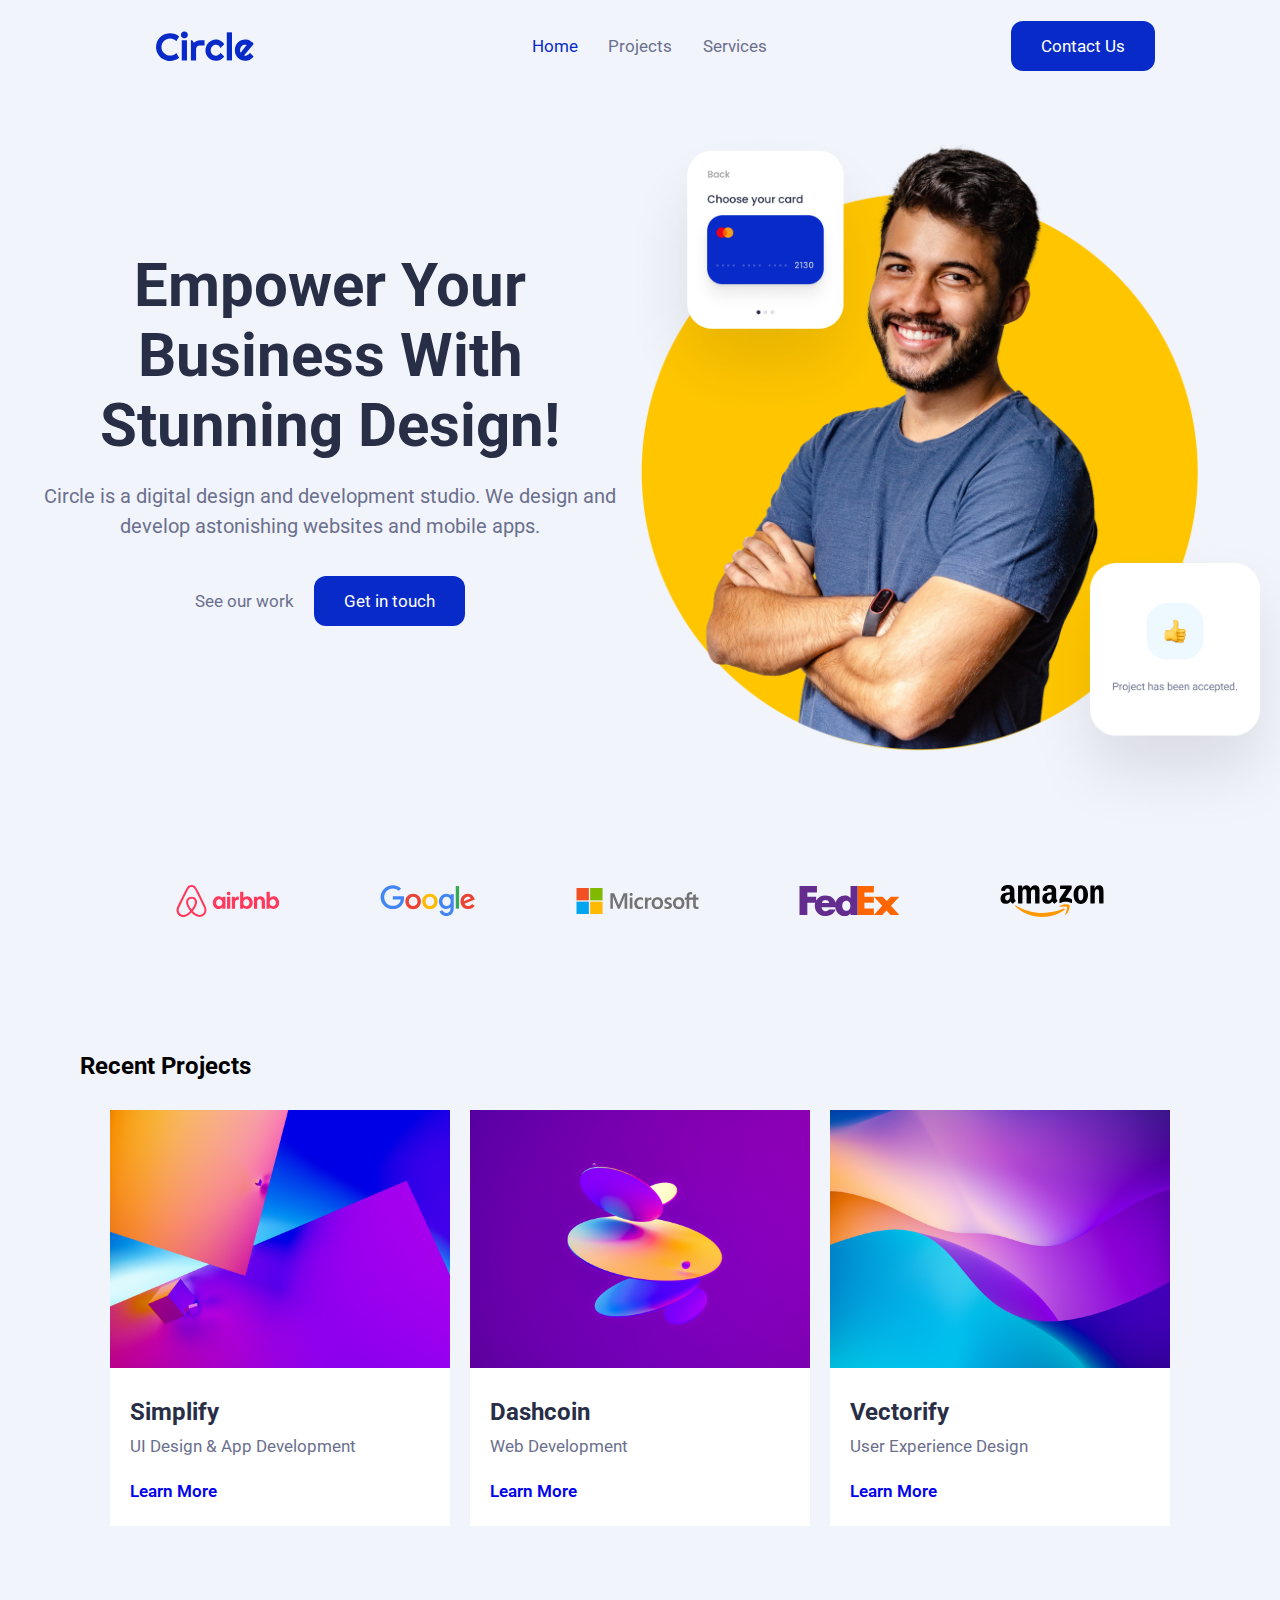
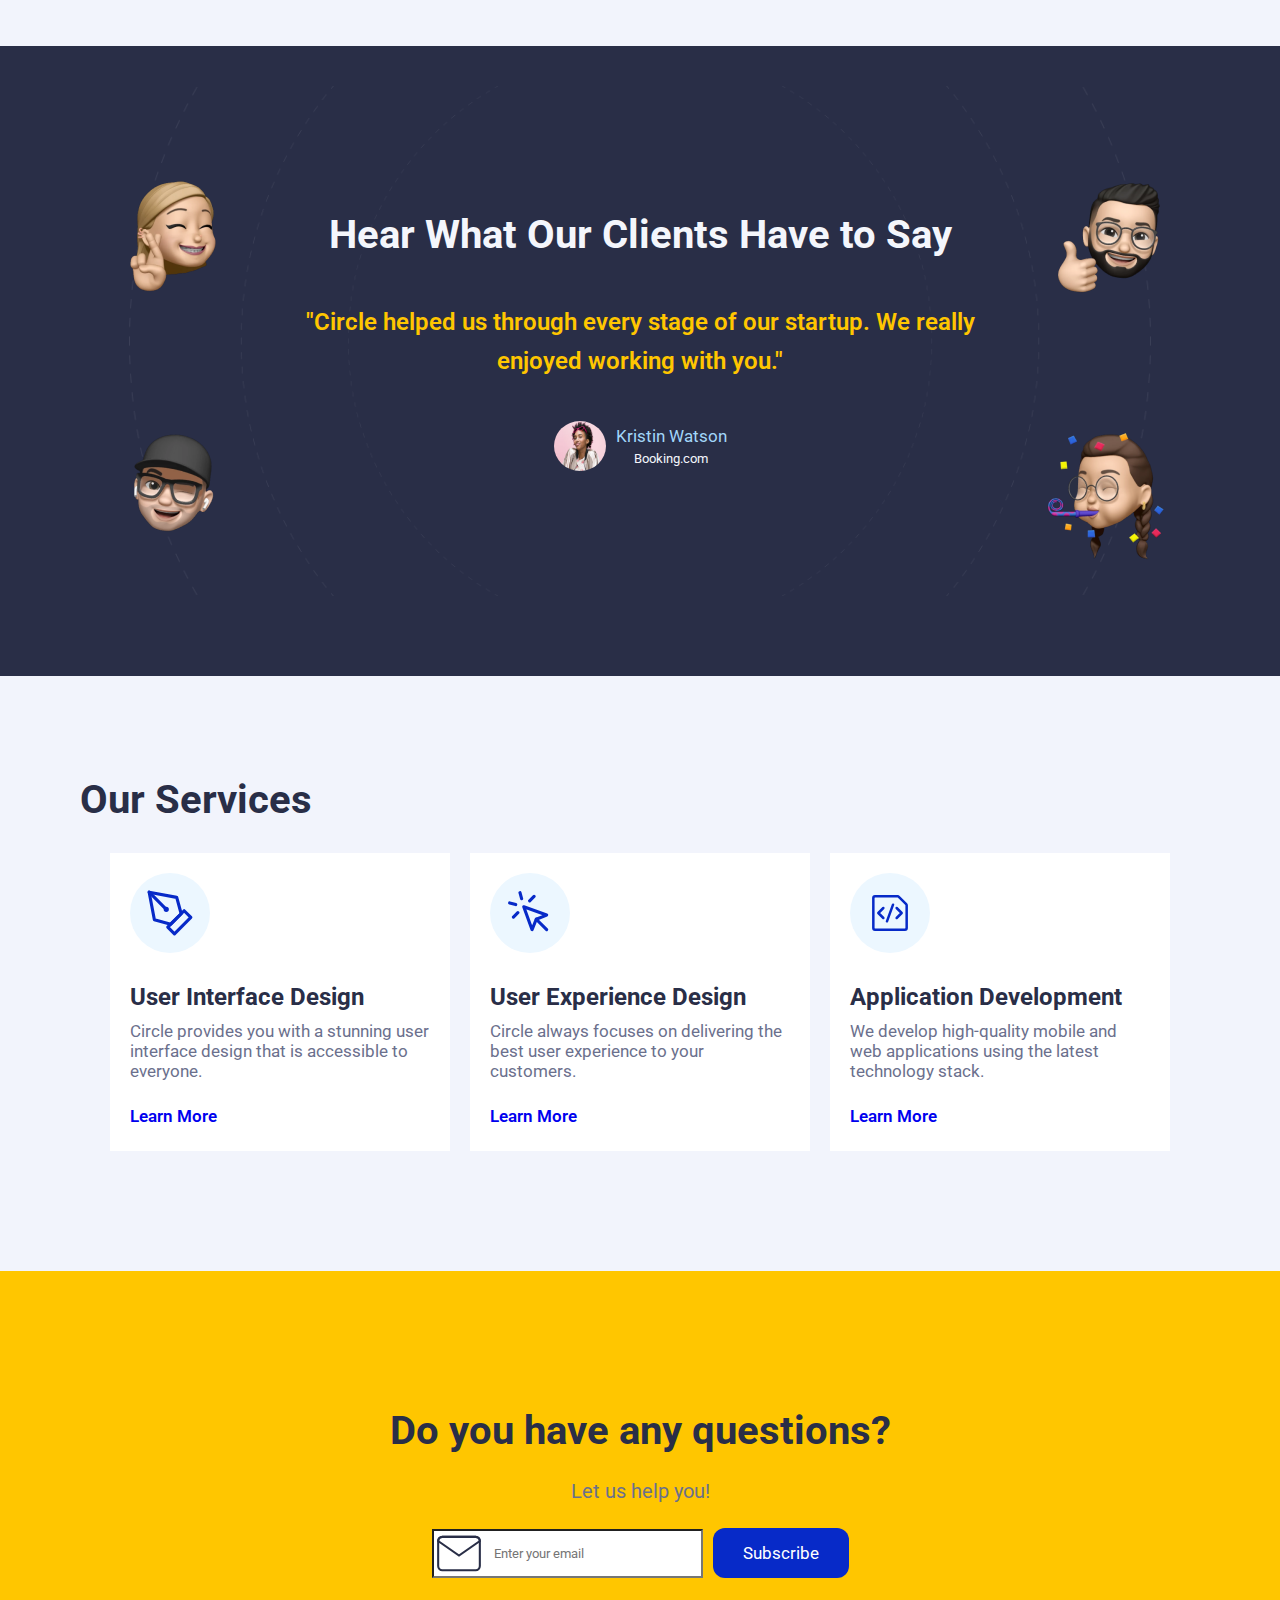
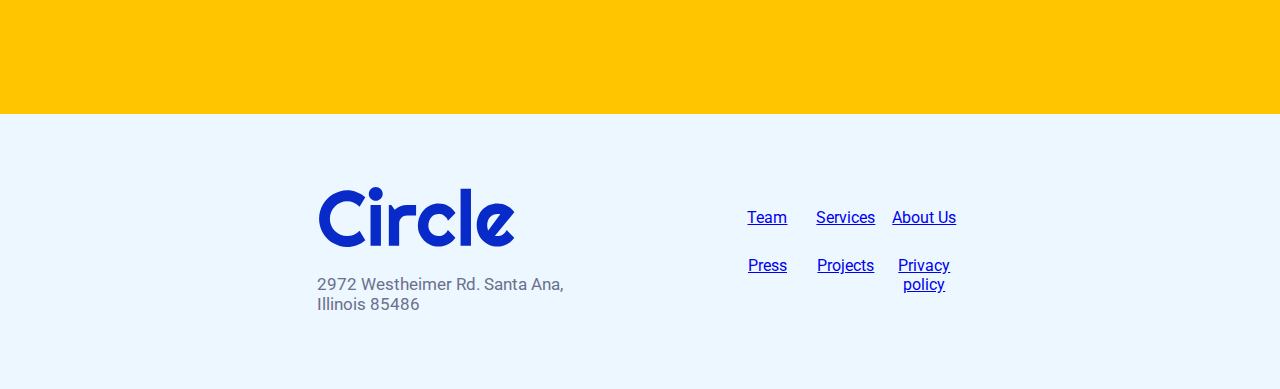
==== commit 9b402bcc: "Img test 2 with /" ====
--- a/files/index.html
+++ b/files/index.html
@@ -12,7 +12,7 @@
       <div class="navContainerFlex">
         <img
           class="navBarLogo"
-          src="project-assets/logos/circle.svg"
+          src="/project-assets/logos/circle.svg"
           alt="Circle agency logo"
         />
         <nav class="navBar">
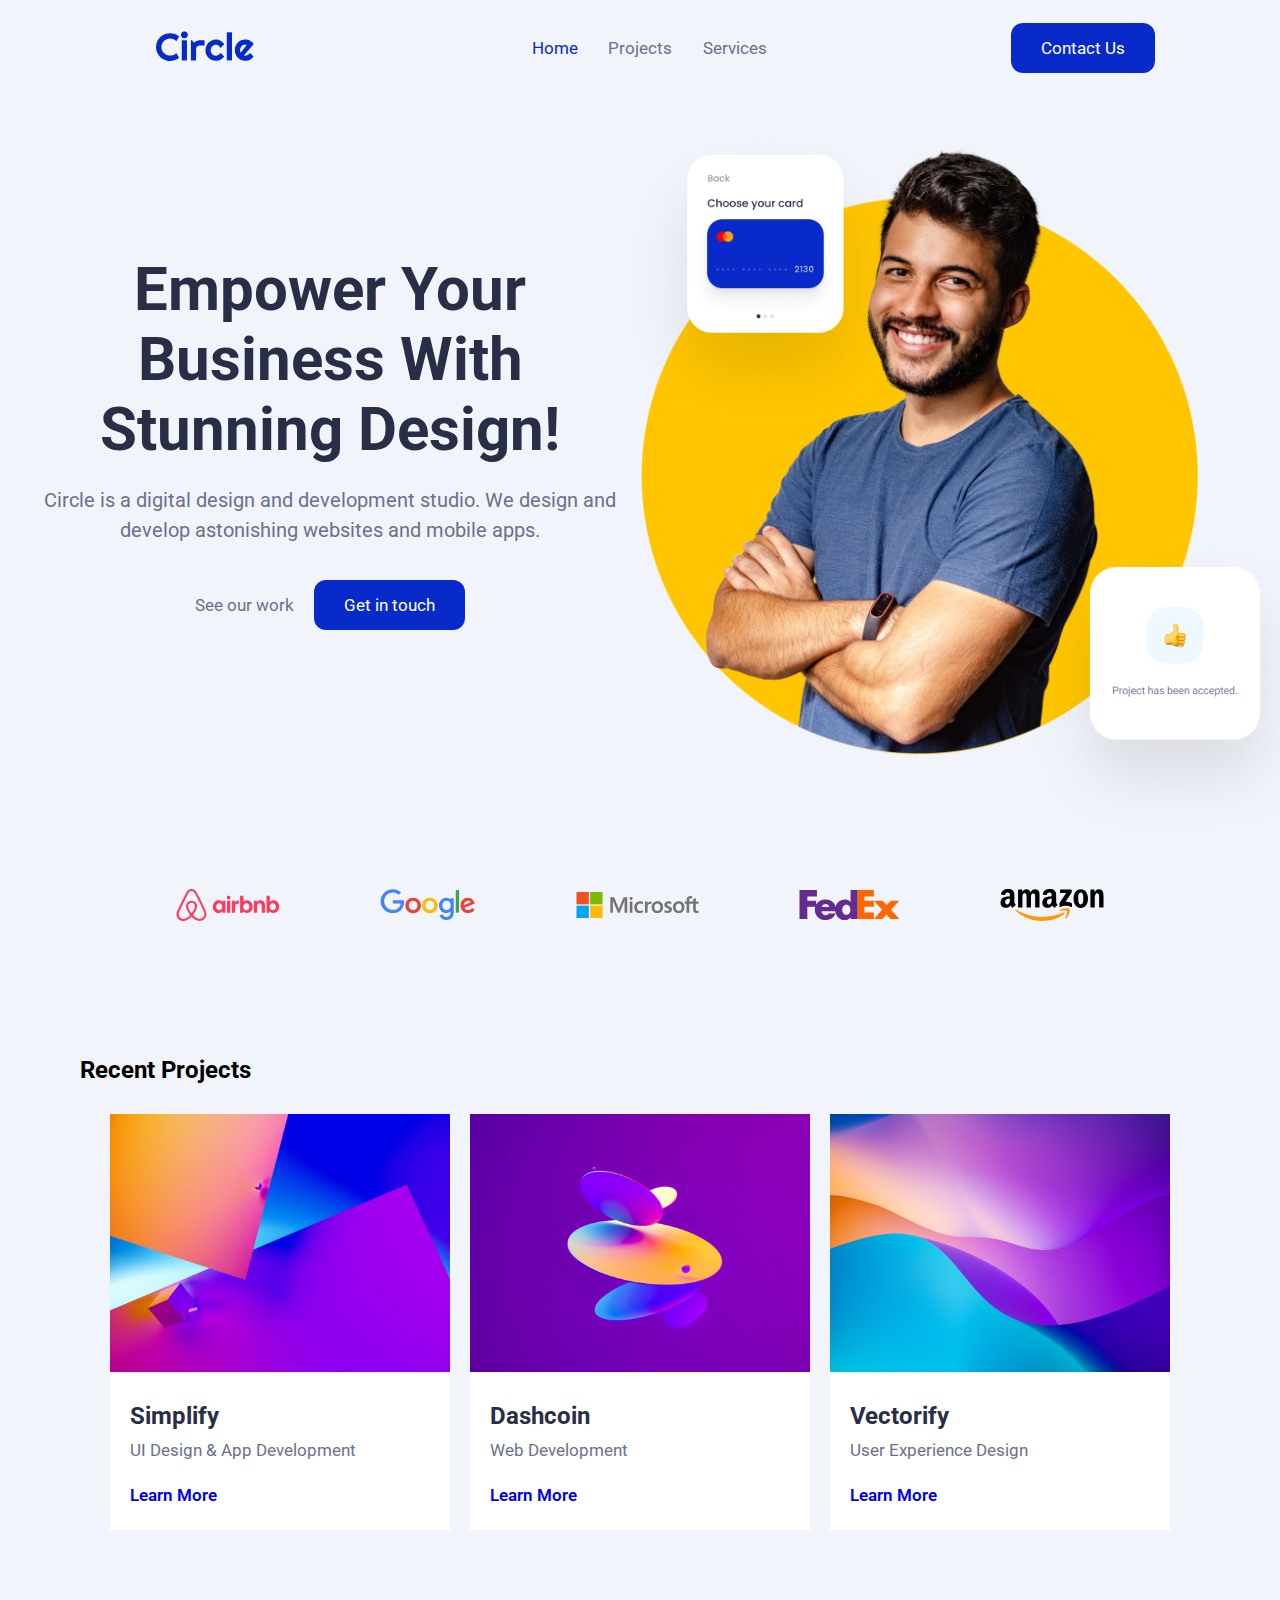
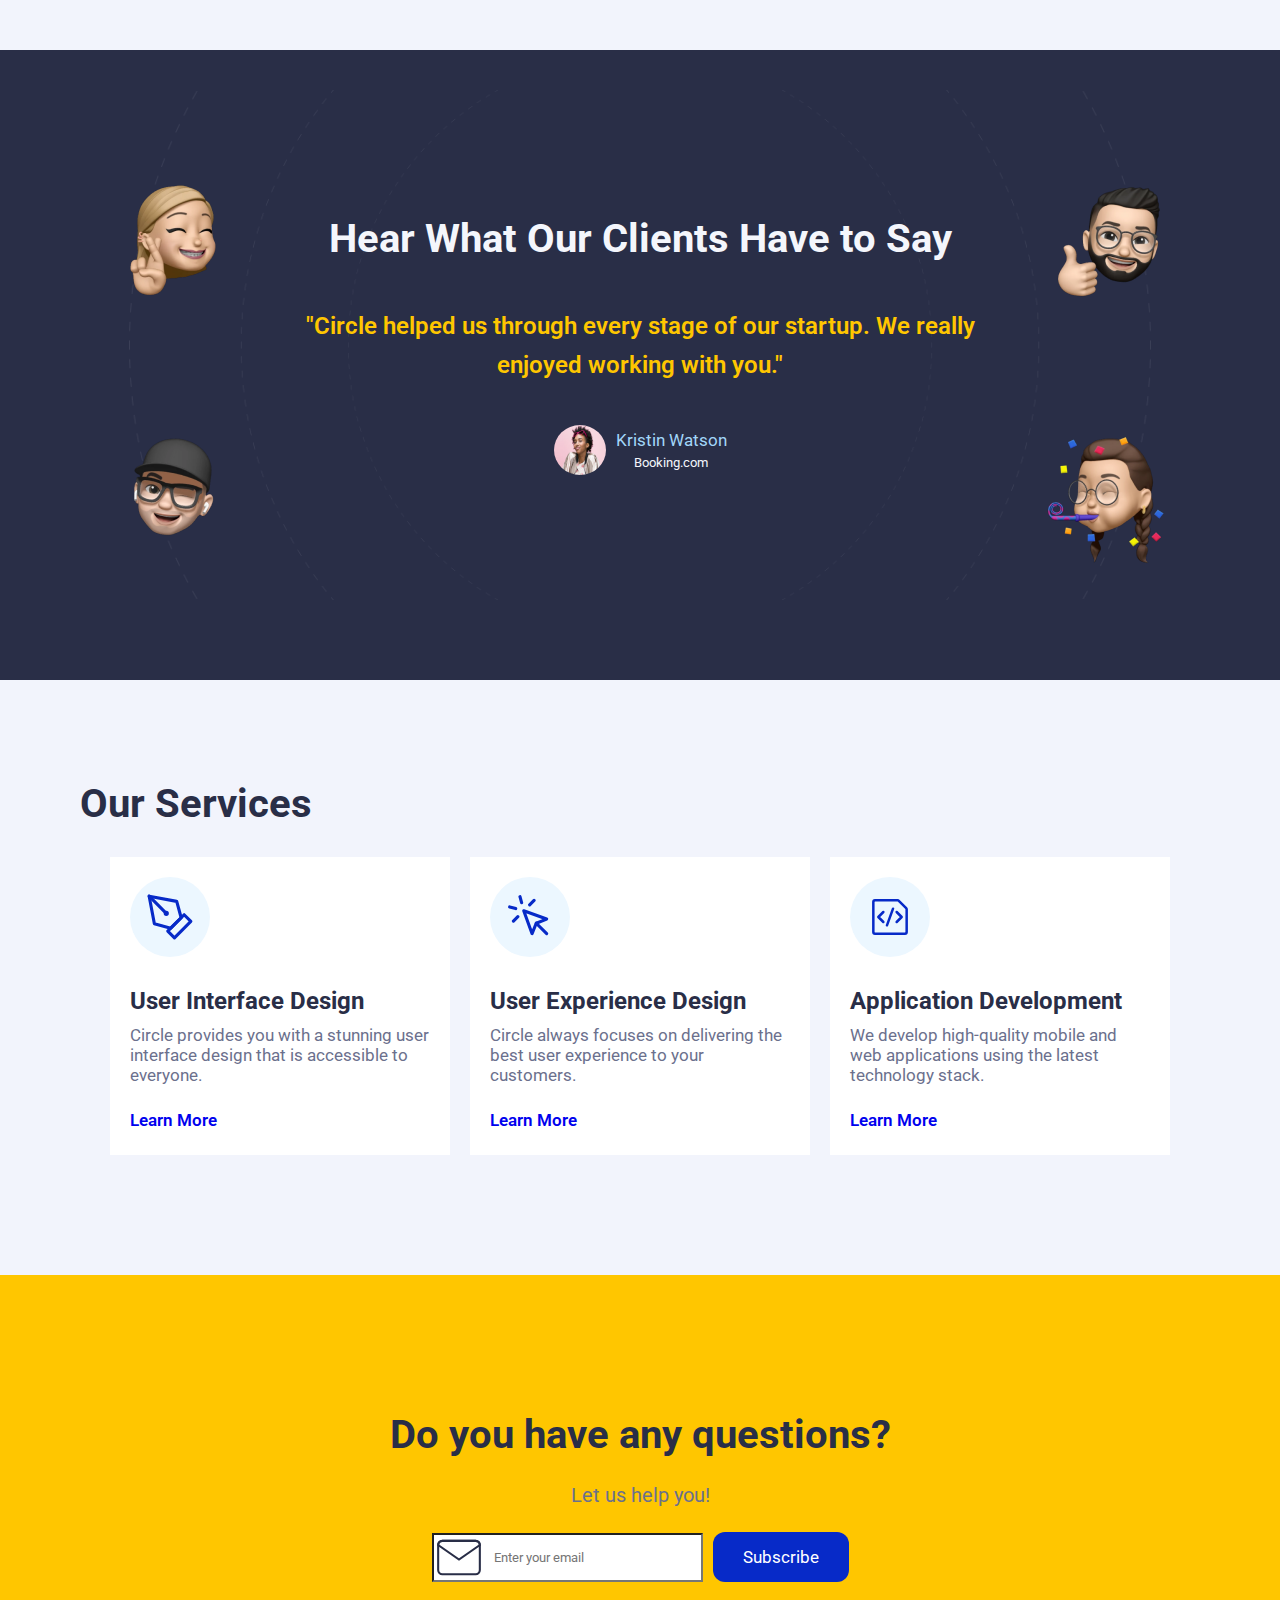
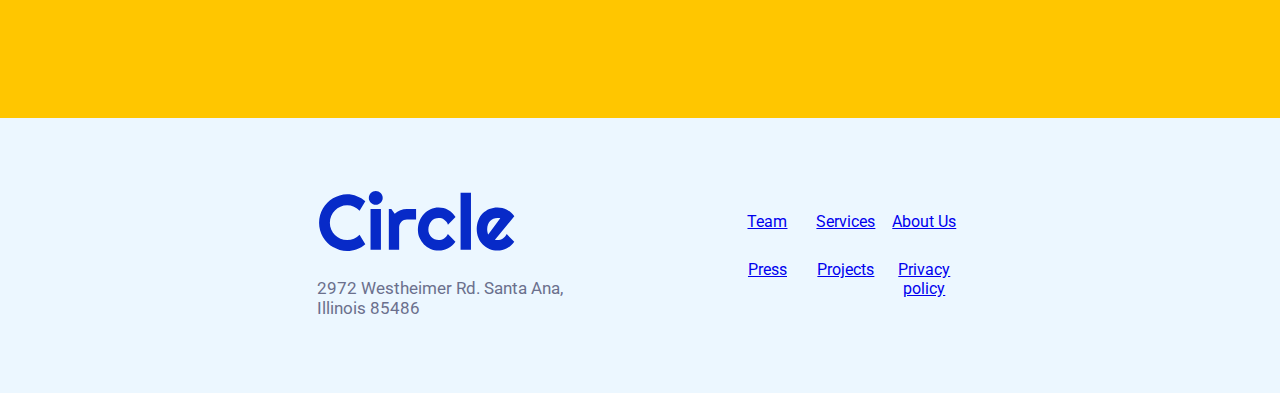
==== commit 0fcc16d3: "new index tryout" ====
--- a/files/index.html
+++ b/files/index.html
@@ -10,11 +10,13 @@
   <body>
     <header class="navSection">
       <div class="navContainerFlex">
-        <img
-          class="navBarLogo"
-          src="/project-assets/logos/circle.svg"
-          alt="Circle agency logo"
-        />
+        <a href="index.html">
+          <img
+            class="navBarLogo"
+            src="project-assets/logos/circle.svg"
+            alt="Circle agency logo"
+          />
+        </a>
         <nav class="navBar">
           <a id="nav1" href="index.html">Home</a>
           <a id="nav2" href="#projectsSection">Projects</a>
@@ -22,7 +24,10 @@
         </nav>
       </div>
       <div class="navButtonFlex">
-        <button class="navButton contactButton" onclick="window.location.href='contactForm.html'">
+        <button
+          class="navButton contactButton"
+          onclick="window.location.href='contactForm.html'"
+        >
           Contact Us
         </button>
       </div>
@@ -40,24 +45,29 @@
               <a href="work.html">See our work</a>
             </div>
             <div id="getInTouchBotton">
-              <button type="button" onclick="window.location.href='contactForm.html'">Get in touch</button>
+              <button
+                type="button"
+                onclick="window.location.href='contactForm.html'"
+              >
+                Get in touch
+              </button>
             </div>
           </div>
         </article>
         <article class="heroContentRight">
           <img
             id="heroImg1"
-            src="../project-assets/hero-section/hero-image.png"
+            src="project-assets/hero-section/hero-image.png"
             alt="Friendly guy smiling"
           />
           <img
             id="heroImg2"
-            src="../project-assets/hero-section/card-1.png"
+            src="project-assets/hero-section/card-1.png"
             alt="Credit card img"
           />
           <img
             id="heroImg3"
-            src="../project-assets/hero-section/card-2.png"
+            src="project-assets/hero-section/card-2.png"
             alt=""
           />
         </article>
@@ -67,27 +77,27 @@
       <article class="clientLogosFlex">
         <img
           id="clientImg1"
-          src="../project-assets/logos/airbnb-logo.svg"
+          src="project-assets/logos/airbnb-logo.svg"
           alt="Airbnb logo"
         />
         <img
           id="clientImg2"
-          src="../project-assets/logos/google-logo.svg"
+          src="project-assets/logos/google-logo.svg"
           alt="Google logo"
         />
         <img
           id="clientImg3"
-          src="../project-assets/logos/microsoft-logo.svg"
+          src="project-assets/logos/microsoft-logo.svg"
           alt="Microsoft logo"
         />
         <img
           id="clientImg4"
-          src="../project-assets/logos/fedex-logo.svg"
+          src="project-assets/logos/fedex-logo.svg"
           alt="FedEx logo"
         />
         <img
           id="clientImg5"
-          src="../project-assets/logos/amazon-logo.svg"
+          src="project-assets/logos/amazon-logo.svg"
           alt="Amazon logo"
         />
       </article>
@@ -99,7 +109,7 @@
           <div class="projectCard">
             <img
               id="projectImg1"
-              src="../project-assets/projects-section/1.jpg"
+              src="project-assets/projects-section/1.jpg"
               alt="Simplify project image"
             />
             <div class="projectCardTexts">
@@ -111,7 +121,7 @@
           <div class="projectCard">
             <img
               id="projectImg2"
-              src="../project-assets/projects-section/2.jpg"
+              src="project-assets/projects-section/2.jpg"
               alt="Dashcoin project image"
             />
             <div class="projectCardTexts">
@@ -123,7 +133,7 @@
           <div class="projectCard">
             <img
               id="projectImg3"
-              src="../project-assets/projects-section/5.jpg"
+              src="project-assets/projects-section/5.jpg"
               alt="Vectorify project image"
             />
             <div class="projectCardTexts">
@@ -140,12 +150,12 @@
         <div class="memojiContainerLeft">
           <img
             id="memoji1"
-            src="../project-assets/testimonial-section/memoji-1.png"
+            src="project-assets/testimonial-section/memoji-1.png"
             alt="memoji1"
           />
           <img
             id="memoji2"
-            src="../project-assets/testimonial-section/memoji-2.png"
+            src="project-assets/testimonial-section/memoji-2.png"
             alt="memoji2"
           />
         </div>
@@ -158,7 +168,7 @@
           <div class="clientInfoBox">
             <img
               id="clientPhoto"
-              src="../project-assets/testimonial-section/profile.png"
+              src="project-assets/testimonial-section/profile.png"
               alt="Client Photo"
             />
             <div class="clientInfoText">
@@ -170,12 +180,12 @@
         <div class="memojiContainerRight">
           <img
             id="memoji3"
-            src="../project-assets/testimonial-section/memoji-3.png"
+            src="project-assets/testimonial-section/memoji-3.png"
             alt="memoji3"
           />
           <img
             id="memoji4"
-            src="../project-assets/testimonial-section/memoji-4.png"
+            src="project-assets/testimonial-section/memoji-4.png"
             alt="memoji4"
           />
         </div>
@@ -189,7 +199,7 @@
             <div id="serviceImgContainer">
               <img
                 id="serviceImg1"
-                src="../project-assets/services-section/icons/1.svg"
+                src="project-assets/services-section/icons/1.svg"
                 alt="UX Design image"
               />
             </div>
@@ -206,7 +216,7 @@
             <div id="serviceImgContainer">
               <img
                 id="serviceImg2"
-                src="../project-assets/services-section/icons/2.svg"
+                src="project-assets/services-section/icons/2.svg"
                 alt="Dashcoin project image"
               />
             </div>
@@ -223,7 +233,7 @@
             <div id="serviceImgContainer">
               <img
                 id="projectImg3"
-                src="../project-assets/services-section/icons/3.svg"
+                src="project-assets/services-section/icons/3.svg"
                 alt="Vectorify project image"
               />
             </div>
@@ -258,7 +268,11 @@
     <footer class="footerSection">
       <article class="footerFlex">
         <aside id="footerContainerLeft">
-          <img id="footerLogo" src="../project-assets/logos/circle.svg" alt="Circle Logo" />
+          <img
+            id="footerLogo"
+            src="project-assets/logos/circle.svg"
+            alt="Circle Logo"
+          />
           <p>2972 Westheimer Rd. Santa Ana, Illinois 85486</p>
         </aside>
         <aside id="footerContainerRightGrid">
